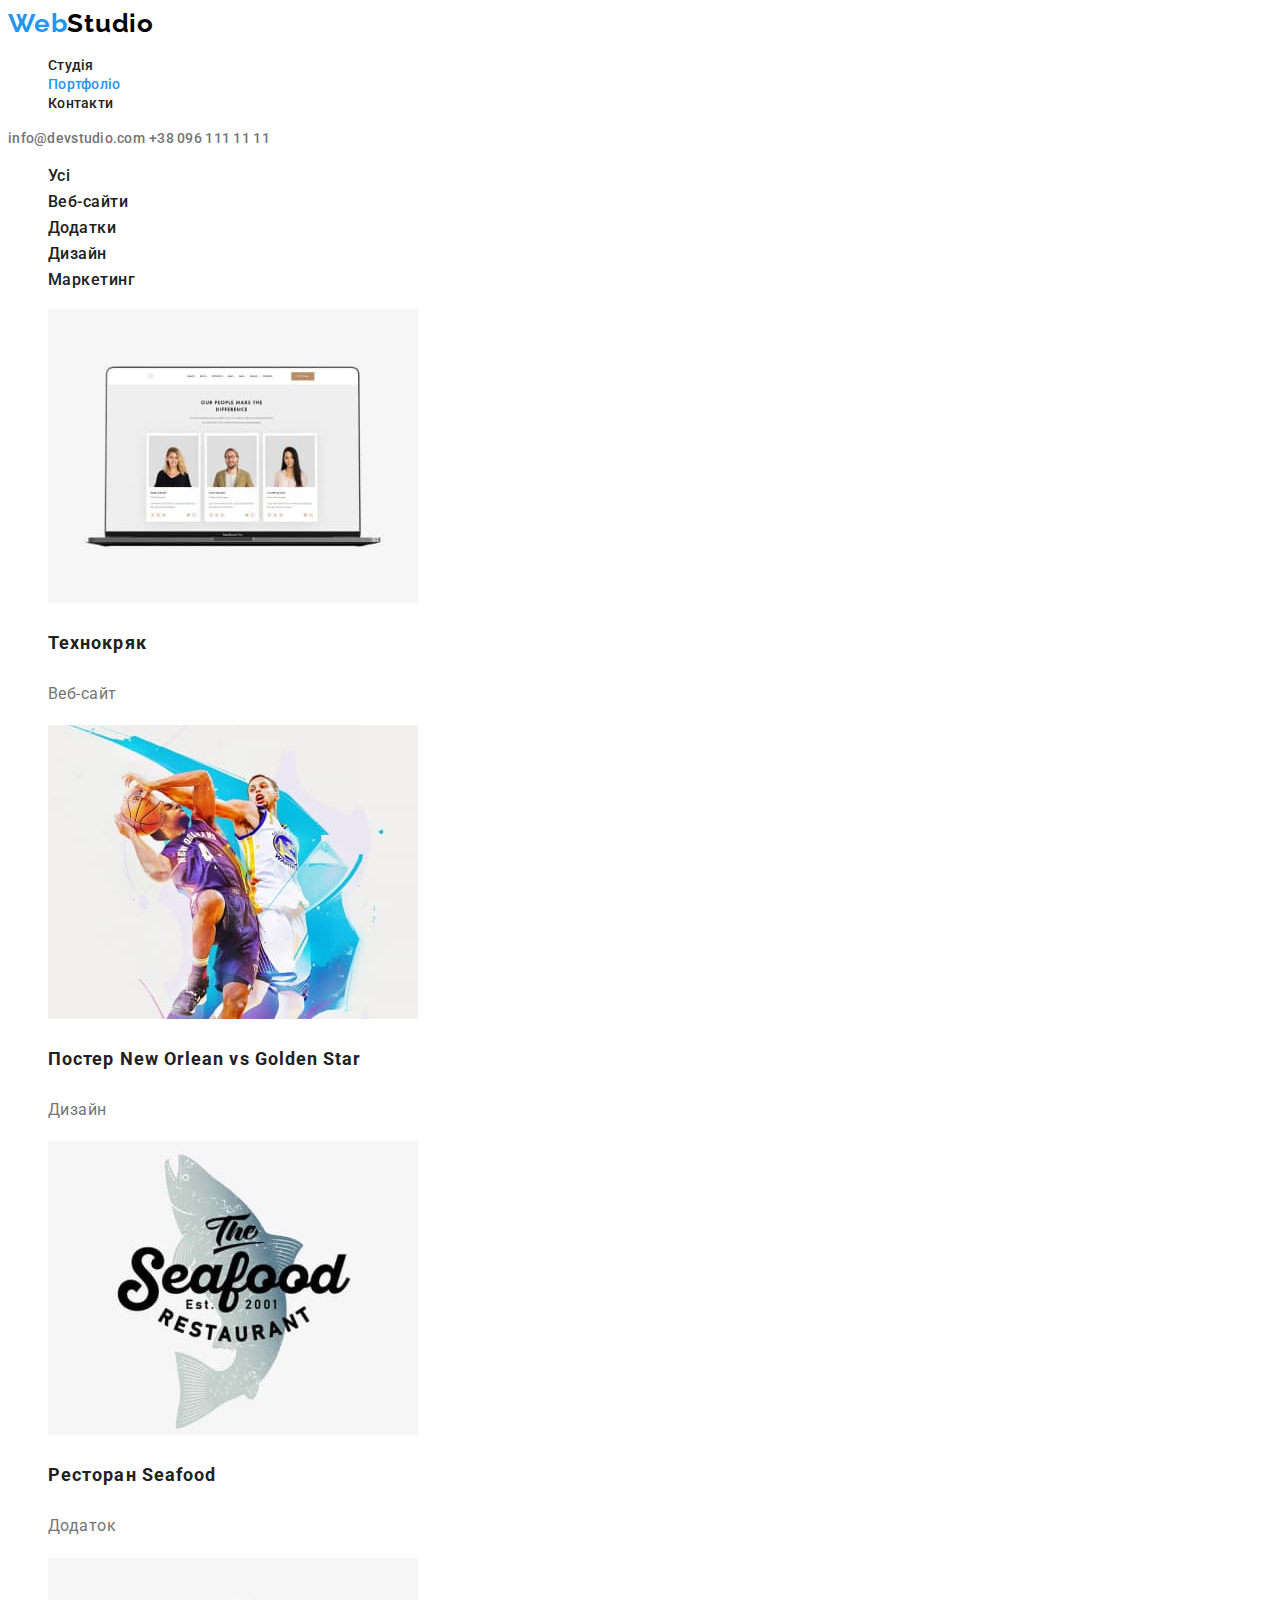
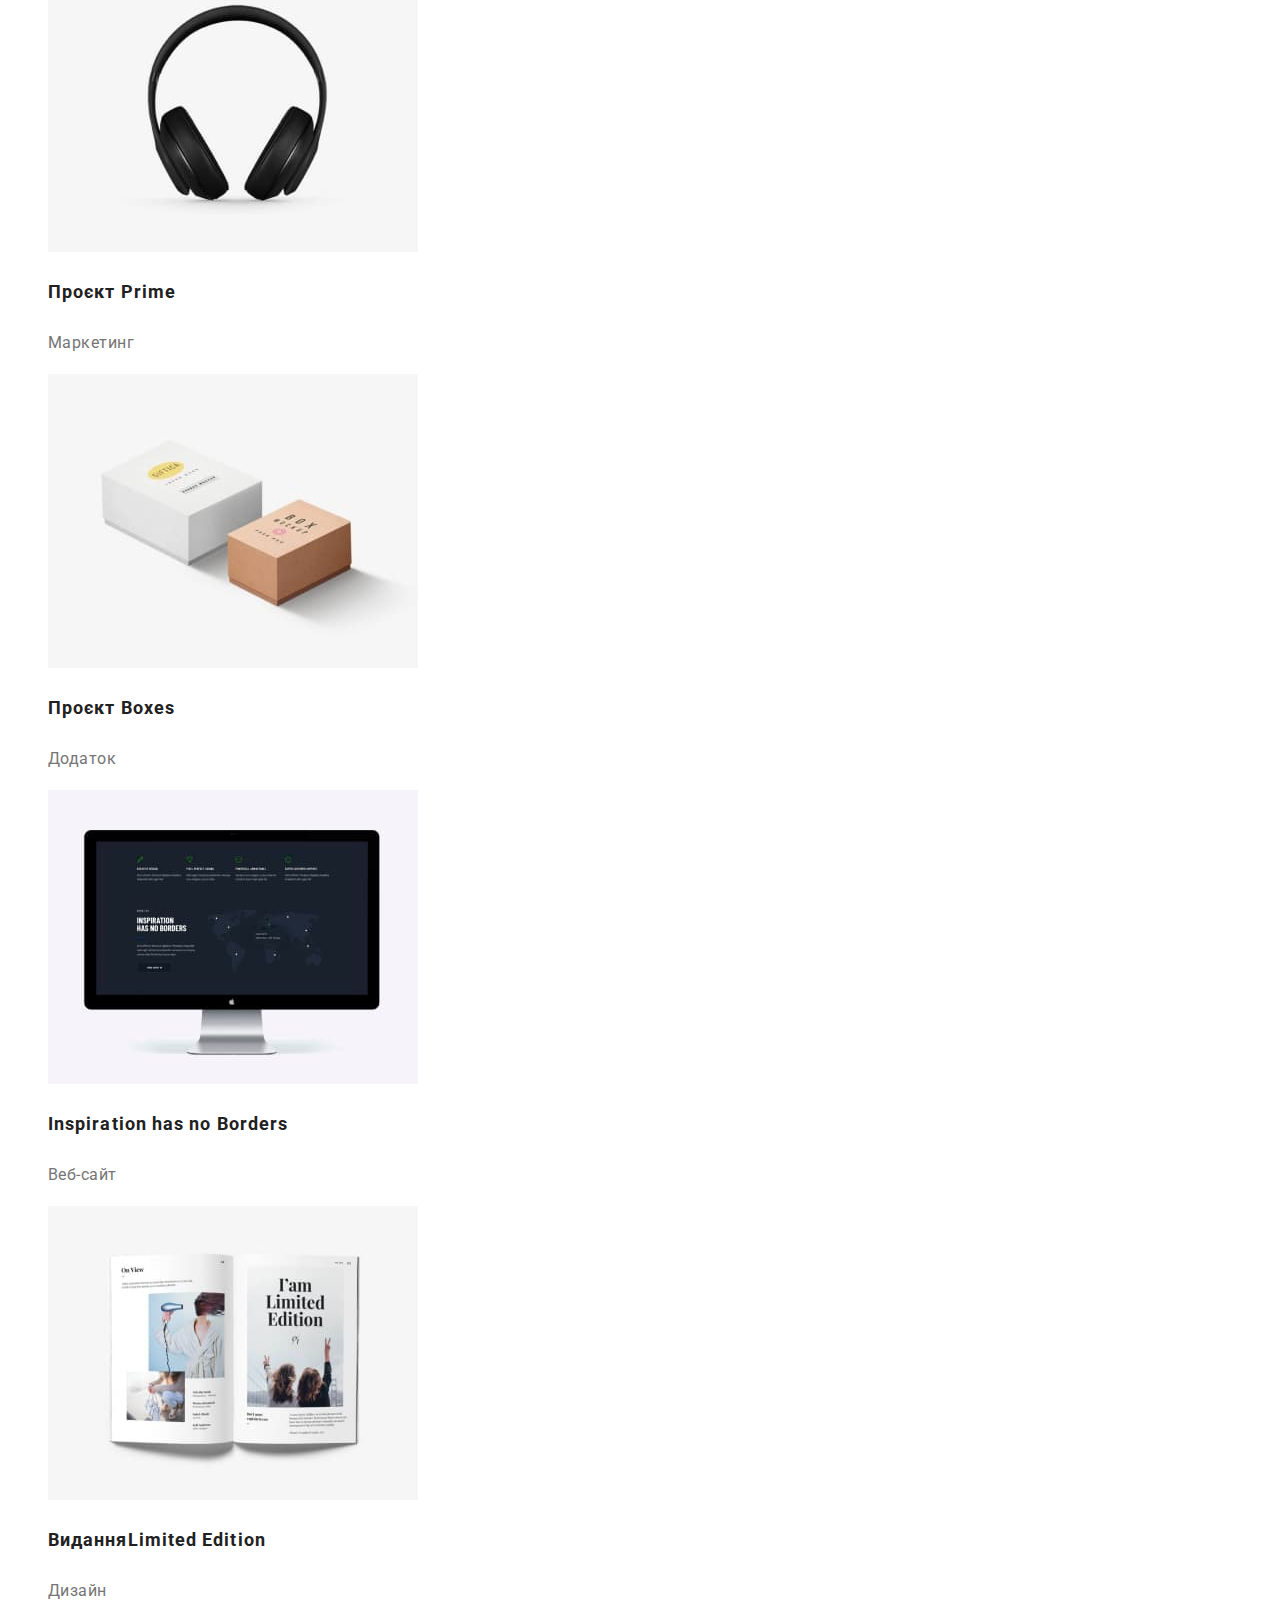
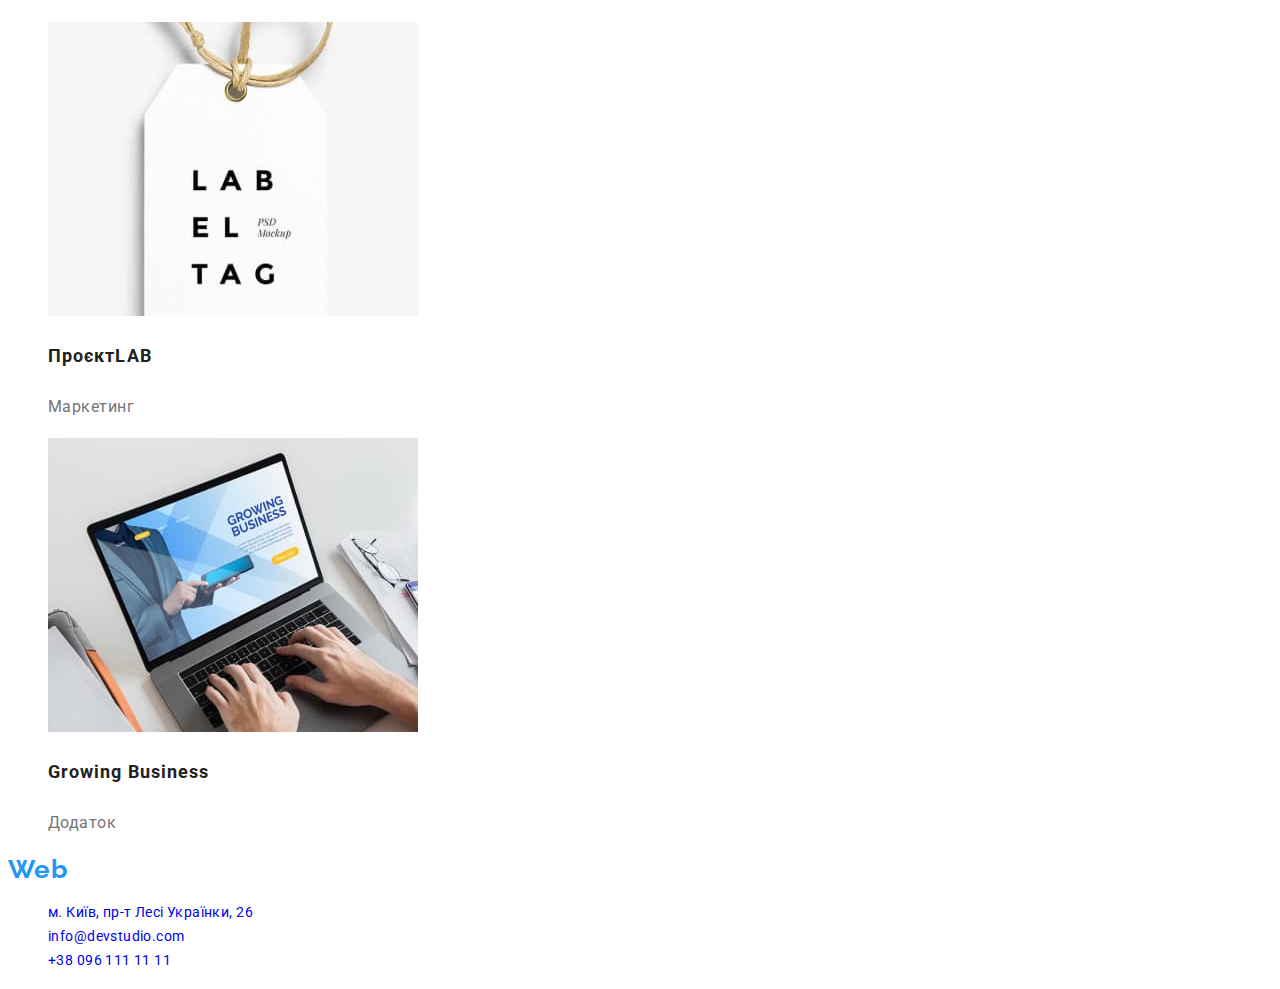
==== portfolio.html @ d2b8b642 "finish html" ====
<!DOCTYPE html>
<html lang="uk">
<head>
    <meta charset="UTF-8">
    <meta http-equiv="X-UA-Compatible" content="IE=edge">
    <meta name="viewport" content="width=device-width, initial-scale=1.0">
    <title>Portfolio</title>
    <link rel="preconnect" href="https://fonts.googleapis.com">
    <link rel="preconnect" href="https://fonts.gstatic.com" crossorigin>
    <link
        href="https://fonts.googleapis.com/css2?family=Montserrat:wght@400;700&family=Raleway:wght@700&family=Roboto:wght@400;500;700;900&display=swap"
        rel="stylesheet">
    <link rel="stylesheet" href="./css/styles.css">
    </head>
</head>

    <!-- Header -->
    
    <body>
        <header class="header">
            <a class="logo link" href="./index.html" lang="en">Web<span class="theme-white">Studio</span> </a>
            <nav class="navigation">
                <ul class="nav-list list">
                    <li class="nav-list-item"><a class="nav-list-link link" href="./index.html">Студія</a></li>
                    <li class="nav-list-item"><a class="nav-list-link active-page link" href="#portfolio">Портфоліо</a></li>
                    <li class="nav-list-item"><a class="nav-list-link link" href="#contacts">Контакти</a></li>
                </ul>
            </nav>
            <a class="contact-mail link" href="">info@devstudio.com</a>
            <a class="contact-number link" href="tel:+380961111111">+38 096 111 11 11</a>
        </header>

        <!-- Main -->
        <main>
        <section class="nav-btn">
            <ul>
        <li class="list"> <a class="link filter-btn" href="">Усі</a></li>
        <li class="list"> <a class="link filter-btn" href="">Веб-сайти</a></li>
        <li class="list"> <a class="link filter-btn" href="">Додатки</a></li>
        <li class="list"> <a class="link filter-btn" href="">Дизайн</a></li>
        <li class="list"> <a class="link filter-btn" href="">Маркетинг</a></li>
        </ul>

        <section class="portfolio">
        <ul>
            <li class="list"> <img src="./images/technokryak.jpg" alt="Технокряк" width="370" height="294"> 
                <p class="work-list">Технокряк</p>
                <p class="work-desc">Веб-сайт</p>
            </li>
            <li class="list"> <img src="./images/new_orlean.jpg" alt="Новий Орлеан проти Золотої Зірки" width="370" height="294">
                <p class="work-list">Постер <span lang="en">New Orlean vs Golden Star</span> </p>
                <p class="work-desc">Дизайн</p>
            </li>
            <li class="list"> <img src="./images/seafood.jpg" alt="Ресторан морепродуктів" width="370" height="294">
                <p class="work-list">Ресторан <span lang="en">Seafood</span></p>
                <p class="work-desc">Додаток</p>
            </li>
            <li class="list"> <img src="./images/project-prime.jpg" alt="Проект Прайм" width="370" height="294">
                <p class="work-list">Проєкт <span lang="en">Prime</span> </p>
                <p class="work-desc">Маркетинг</p>
            </li>
            <li class="list"> <img src="./images/project-boxes.jpg" alt="Проект Коробки" width="370" height="294">
                <p class="work-list">Проєкт <span lang="en">Boxes</span> </p>
                <p class="work-desc">Додаток</p>
            </li>
            <li class="list"> <img src="./images/inspiration.jpg" alt="Натхнення не має кордонів" width="370" height="294">
                <p class="work-list" lang="en">Inspiration has no Borders</p>
                <p class="work-desc">Веб-сайт</p>
            </li>
            <li class="list"> <img src="./images/limited-editions.jpg" alt="Обмежене видання" width="370" height="294">
                <p class="work-list">Видання<span lang="en">Limited Edition</span> </p>
                <p class="work-desc">Дизайн</p>
            </li>
            <li class="list"> <img src="./images/project-lab.jpg" alt="Проєкт ЛАБ" width="370" height="294">
                <p class="work-list">Проєкт<span lang="en">LAB</span> </p>
                <p class="work-desc">Маркетинг</p>
            </li>
            <li class="list"> <img src="./images/growing-business.jpg" alt="Зростаючий бізнес" width="370" height="294">
                <p class="work-list" lang="en">Growing Business</p>
                <p class="work-desc">Додаток</p>
            </li>
        </ul>
        </section>
        </main>

        <!-- Footer -->
        <footer id="contacts">
            <a class="logo link" href="./index.html" lang="en">Web<span class="theme-dark">Studio</span> </a>
            <address>
                <ul class="contacts-list list">
                    <li><a class="address link" href="https://goo.gl/maps/F2XNy4cZ5n9jZTvD7" target="_blank"
                            rel="noopener noreferrer">м. Київ, пр-т Лесі Українки, 26</a>
                    </li>
                    <li><a class="contacts-link link" href="mailto:info@devstudio.com">info@devstudio.com</a>
                    </li>
                    <li> <a class="contacts-link link" href="tel:+380961111111">+38 096 111 11 11</a> </li>
                </ul>
            </address>
        </footer>

</body>
</html>
---- css/styles.css ----
:root {
    --accent-color: #2196F3;
    --primary-font-family: 'Roboto',
        sans-serif;
    --secondary-font-family: 'Raleway',
            sans-serif;
            --primary-color:#212121;
            --secondary-color:#757575;
}
.list{
    list-style:none;
}
.link {
    text-decoration: none;
}
body{
    font-family: var(--primary-font-family);
    color: var(--primary-color);
}


/* Start header */
a.active-page{
   color: #2196F3;
}

.nav-list-link
 {
        font-weight: 500;
        font-size: 14px;
        line-height: 1.14;
        letter-spacing: 0.02em;
        color:var(--primary-color);
}
.nav-list-link:hover,
.nav-list-link:focus
 {
     color: var(--accent-color);
}
.contact-mail,
.contact-number{
        font-weight: 500;
        font-size: 14px;
        line-height: 1.14;
        letter-spacing: 0.02em;
        color: var(--secondary-color);
}
.contact-mail:hover,
.contact-mail:focus,
.contact-number:hover,
.contact-number:focus
 {
    color: var(--accent-color);
}
/* End header */

/* Start components */
.logo {
    font-family: 'Raleway',
        sans-serif;
    font-weight: 700;
    font-size: 26px;
    line-height: 1.19;
    letter-spacing: 0.03em;
    color: #2196F3;
}

.theme-white {
    color: #000000;
}
.theme-dark{
    color: #FFFFFF;
}
.section-title {
        font-weight: 700;
        font-size: 36px;
        line-height: 1.17;
        text-align: center;
        letter-spacing: 0.03em;
}
/* End components */

/* Start hero */
/* .hero {
    /* position: absolute;
        width: 1600px;
        height: 600px;
        left: 0px;
        top: 80px;
        /* background: #2F303A;}  */
    
.main-title {
        font-weight: 900;
        font-size: 44px;
        line-height: 1.36;
        text-align: center;
        letter-spacing: 0.06em;
        text-transform: uppercase;
        /* color: #FFFFFF; */
}
.modal-btn
 {
    font-family: var(--primary-font-family); 
    font-weight: 700;
        font-size: 16px;
        line-height: 1.88;
        display: flex;
        align-items: center;
        text-align: center;
        letter-spacing: 0.06em;
        color: #FFFFFF;
        background: #2196F3;
}
.modal-btn:hover,
.modal-btn:focus
{
    background: var(--accent-color);
}
.modal-btn:active{
background-color: #188CE8;
}
/* End hero */

/* Start section */
.section-item {
        font-weight: 700;
        font-size: 14px;
        line-height: 1.14;
        letter-spacing: 0.03em;
        text-transform: uppercase;
}
.description {
        font-weight: 400;
        font-size: 14px;
        line-height: 24px;
        letter-spacing: 0.03em;
        color: var(--secondary-color);
        }
/* End section*/

/* Start section team */
.team-desc {
        font-weight: 500;
        font-size: 16px;
        line-height: 1.19;
        /* text-align: center; */
        letter-spacing: 0.03em;
}
.prof-desc {
        font-weight: 400;
        font-size: 16px;
        line-height: 1.19;
        /* text-align: center; */
        letter-spacing: 0.03em; 
        color: var(--secondary-color);
        }

/* End section team */

/* Start footer */
.contacts-list .address {
    font-style: normal;
    font-weight: 400;
    font-size: 14px;
    line-height: 1.71;
    letter-spacing: 0.03em;
    /* color: #FFFFFF; */
}
.contacts-list .address:hover,
.contacts-list .address:focus{
    color: var(--accent-color);
}
.contacts-link {
        font-style: normal;
        font-weight: 400;
        font-size: 14px;
        line-height: 1.71;
        letter-spacing: 0.03em;
        /* color: rgba(255, 255, 255, 0.6); */
}

/* PORTFOLIO */

.work-list {
        font-weight: 700;
        font-size: 18px;
        line-height: 2;
        letter-spacing: 0.06em;
}
.work-desc {
        font-weight: 400;
        font-size: 16px;
        line-height: 1.88;
        letter-spacing: 0.03em;
        color:var(--secondary-color);
        }
.filter-btn {
        font-style: normal;
        font-weight: 500;
        font-size: 16px;
        line-height: 1.63;
        text-align: center;
        letter-spacing: 0.03em;
        color: var(--primary-color);
}

.filter-btn:hover,
.filter-btn:focus {
    color: #FFFFFF;
    background-color:var(--accent-color);
}
/* .filter-btn:active{
    background: #2196F3;
        box-shadow: 0px 3px 1px rgba(0, 0, 0, 0.1), 0px 1px 2px rgba(0, 0, 0, 0.08), 0px 2px 2px rgba(0, 0, 0, 0.12);
        border-radius: 4px; */
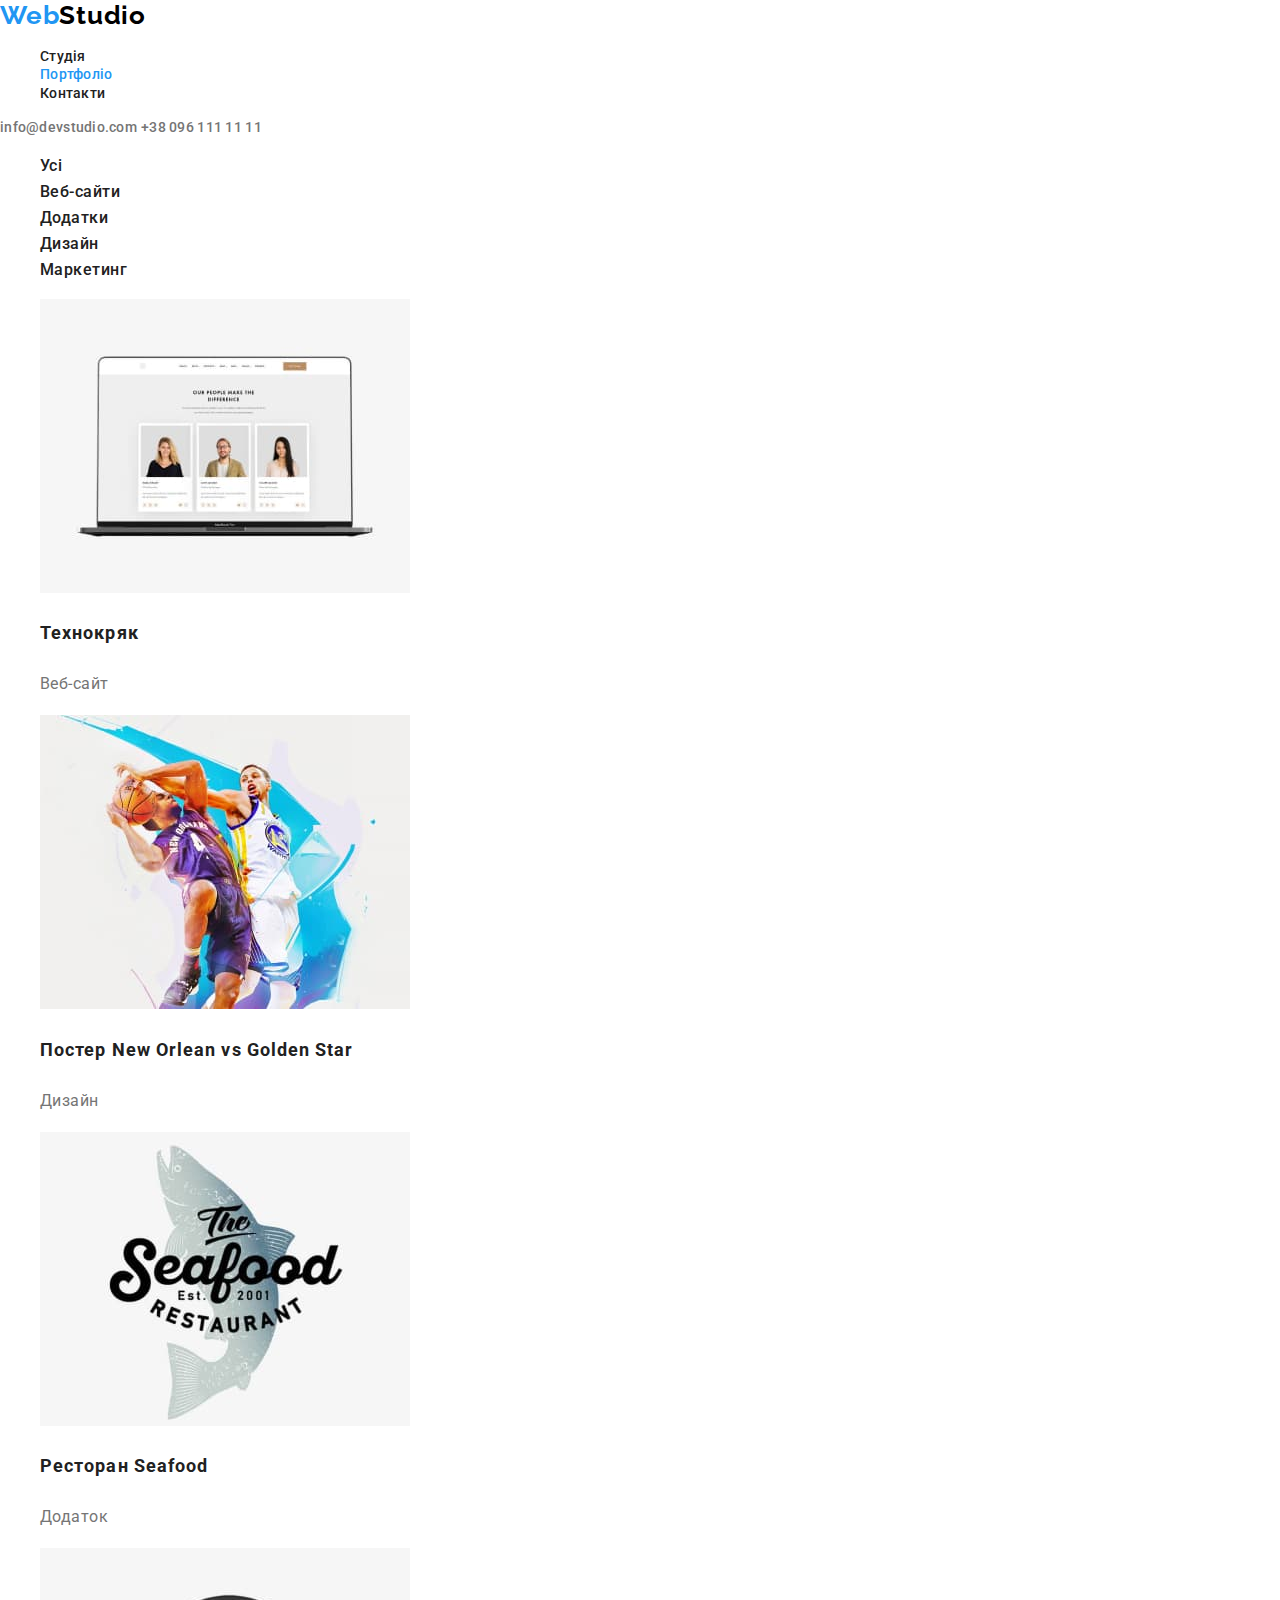
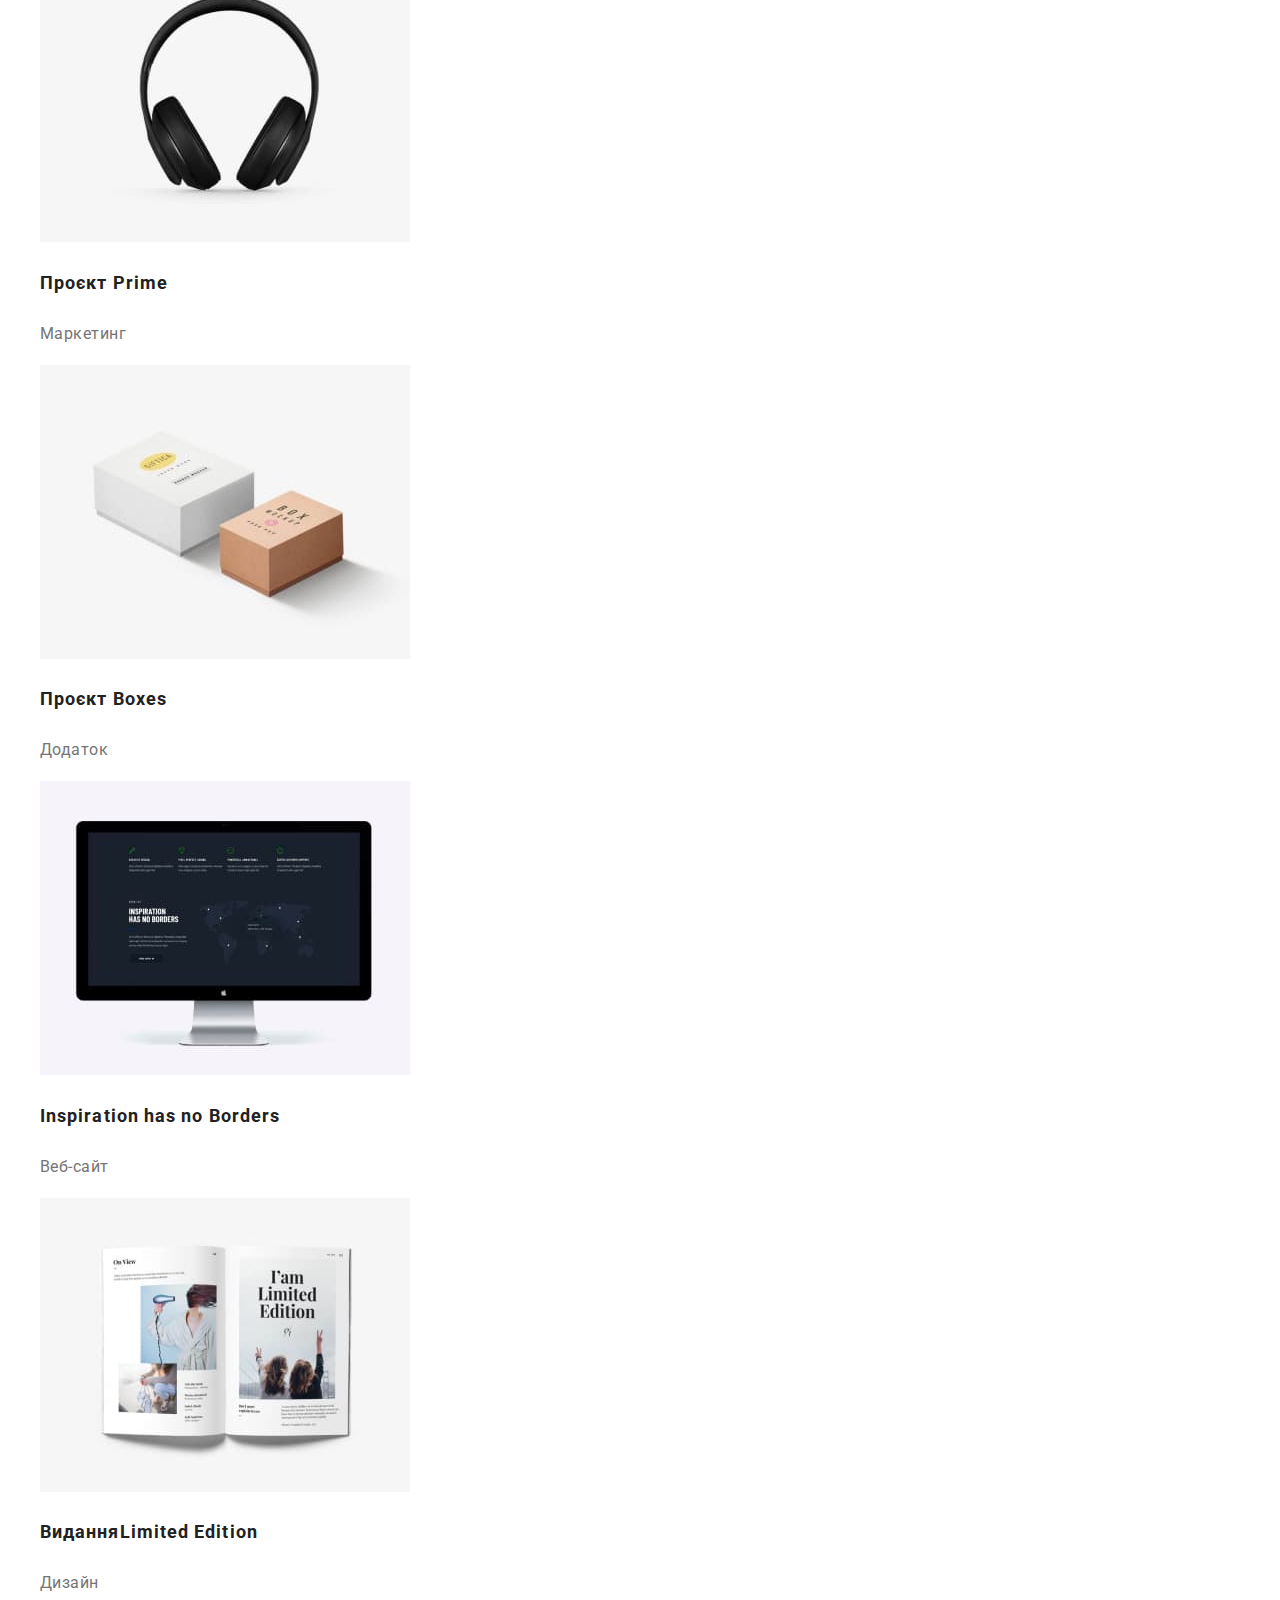
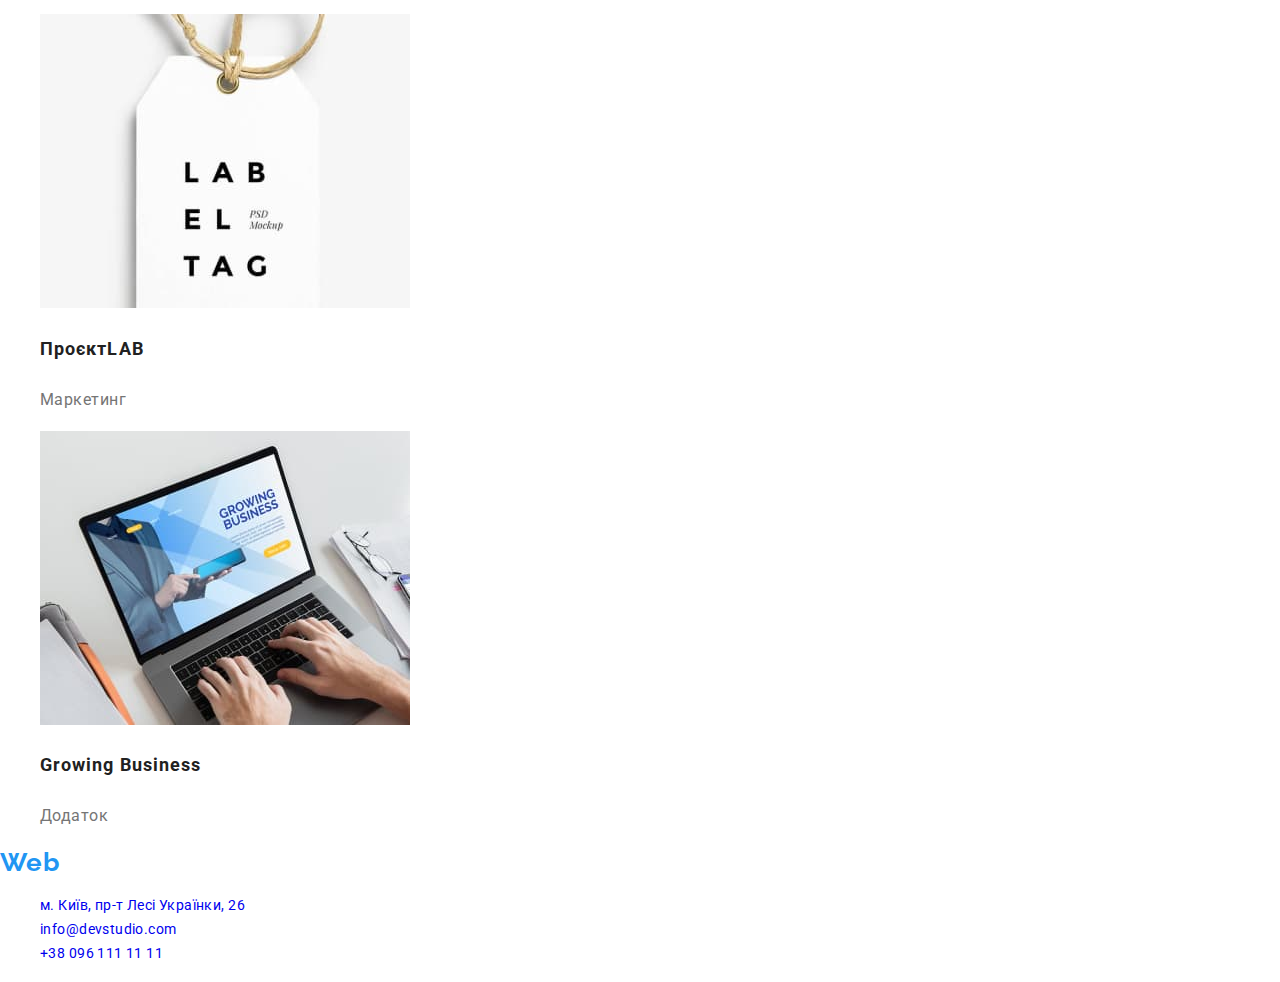
==== commit 17b09884: "finish html" ====
--- a/portfolio.html
+++ b/portfolio.html
@@ -10,9 +10,9 @@
     <link
         href="https://fonts.googleapis.com/css2?family=Montserrat:wght@400;700&family=Raleway:wght@700&family=Roboto:wght@400;500;700;900&display=swap"
         rel="stylesheet">
+        <link rel="stylesheet" href="https://cdnjs.cloudflare.com/ajax/libs/modern-normalize/1.1.0/modern-normalize.min.css">
     <link rel="stylesheet" href="./css/styles.css">
     </head>
-</head>
 
     <!-- Header -->
     
@@ -33,6 +33,7 @@
         <!-- Main -->
         <main>
         <section class="nav-btn">
+            <h2 hidden>Фільтри</h2>
             <ul>
         <li class="list"> <a class="link filter-btn" href="">Усі</a></li>
         <li class="list"> <a class="link filter-btn" href="">Веб-сайти</a></li>
@@ -40,8 +41,10 @@
         <li class="list"> <a class="link filter-btn" href="">Дизайн</a></li>
         <li class="list"> <a class="link filter-btn" href="">Маркетинг</a></li>
         </ul>
+        </section>
 
         <section class="portfolio">
+            <h2 hidden>Портфоліо</h2>
         <ul>
             <li class="list"> <img src="./images/technokryak.jpg" alt="Технокряк" width="370" height="294"> 
                 <p class="work-list">Технокряк</p>
--- a/css/styles.css
+++ b/css/styles.css
@@ -30,7 +30,8 @@
         font-size: 14px;
         line-height: 1.14;
         letter-spacing: 0.02em;
-        color:var(--primary-color);
+        /* color:var(--primary-color); */
+        color: currentColor;
 }
 .nav-list-link:hover,
 .nav-list-link:focus
@@ -130,7 +131,6 @@
         text-transform: uppercase;
 }
 .description {
-        font-weight: 400;
         font-size: 14px;
         line-height: 24px;
         letter-spacing: 0.03em;
@@ -147,7 +147,6 @@
         letter-spacing: 0.03em;
 }
 .prof-desc {
-        font-weight: 400;
         font-size: 16px;
         line-height: 1.19;
         /* text-align: center; */
@@ -188,29 +187,41 @@
         letter-spacing: 0.06em;
 }
 .work-desc {
-        font-weight: 400;
         font-size: 16px;
         line-height: 1.88;
         letter-spacing: 0.03em;
         color:var(--secondary-color);
         }
 .filter-btn {
+    /* display: inline-block;
+    padding: 16px 18px; */
         font-style: normal;
         font-weight: 500;
         font-size: 16px;
         line-height: 1.63;
         text-align: center;
         letter-spacing: 0.03em;
-        color: var(--primary-color);
+        /* color: var(--primary-color); */
+        color: currentColor;
 }
 
 .filter-btn:hover,
 .filter-btn:focus {
     color: #FFFFFF;
     background-color:var(--accent-color);
-}
+
+}
+/* td {
+    cursor: pointer
+} */
+
 /* .filter-btn:active{
     background: #2196F3;
         box-shadow: 0px 3px 1px rgba(0, 0, 0, 0.1), 0px 1px 2px rgba(0, 0, 0, 0.08), 0px 2px 2px rgba(0, 0, 0, 0.12);
         border-radius: 4px; */
-
+html{
+    box-sizing: border-box;
+}
+*, *::before,*::after{
+    box-sizing: inherit;
+}
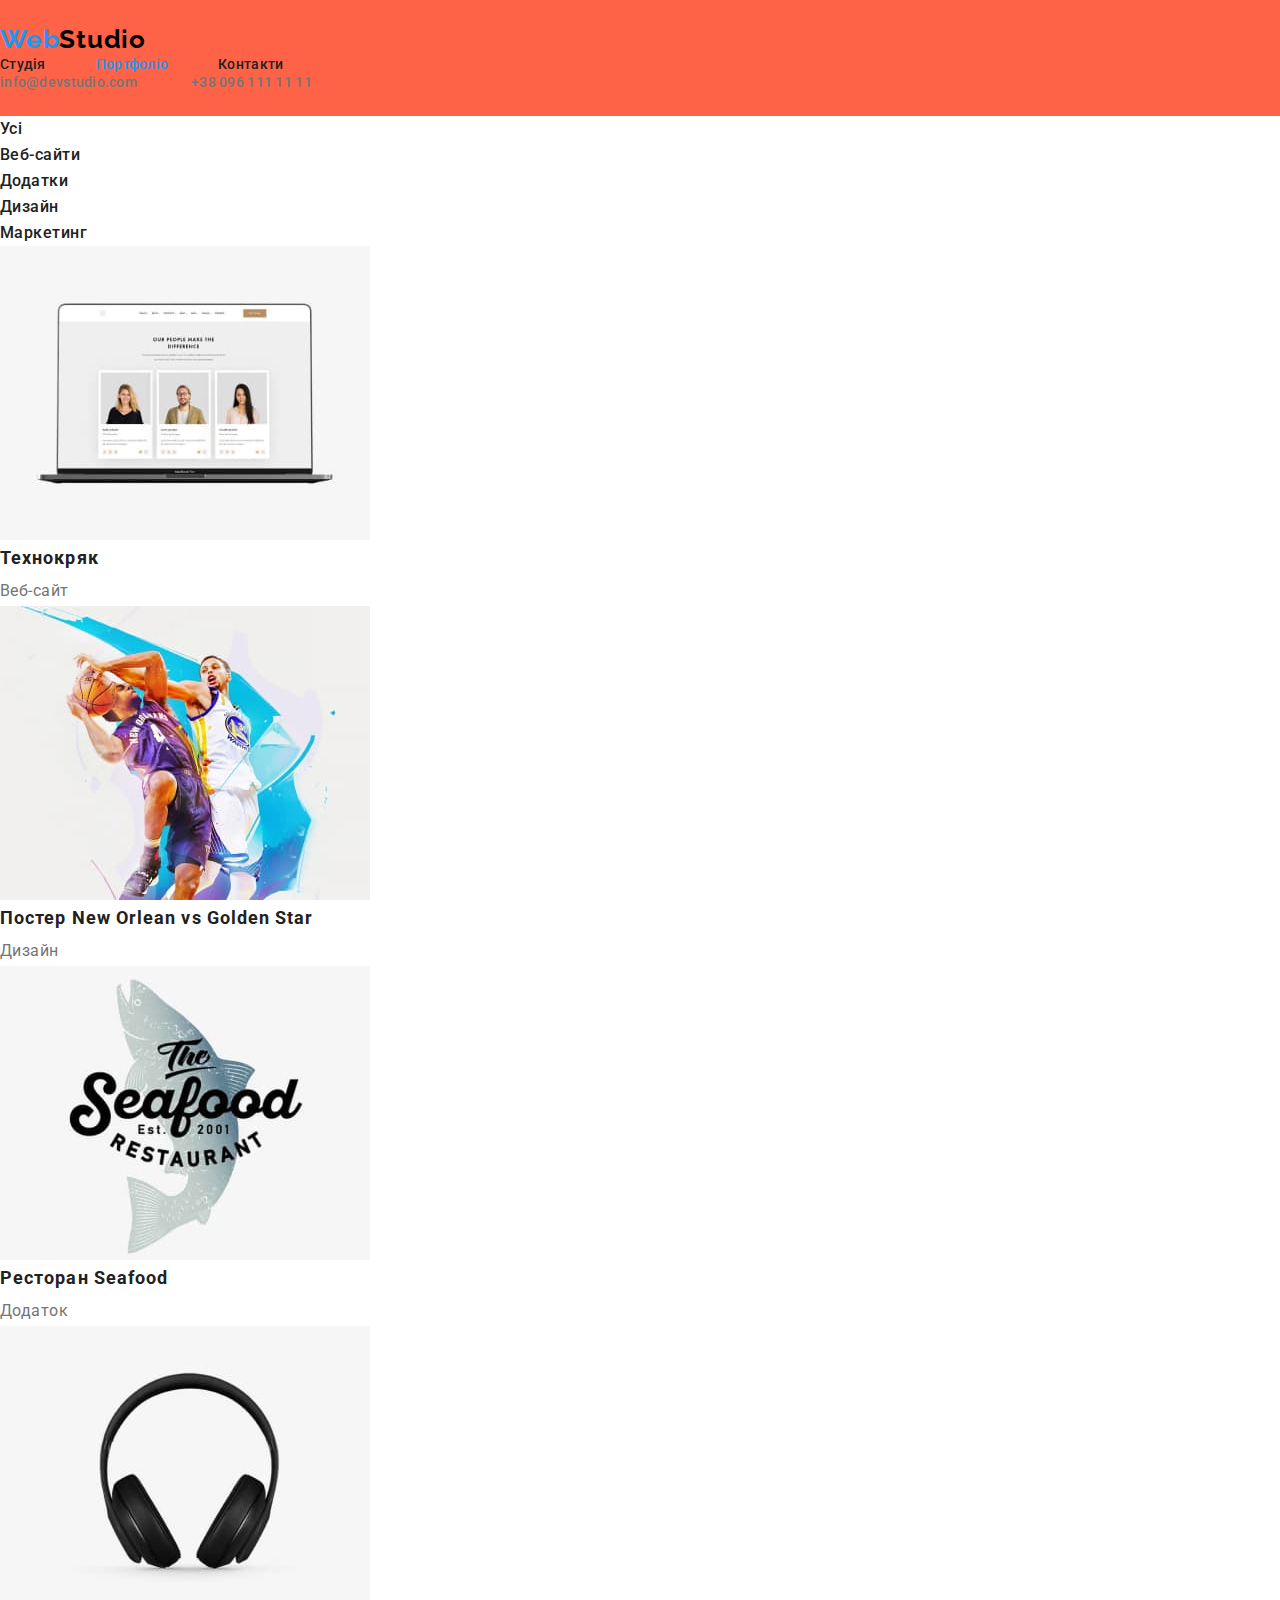
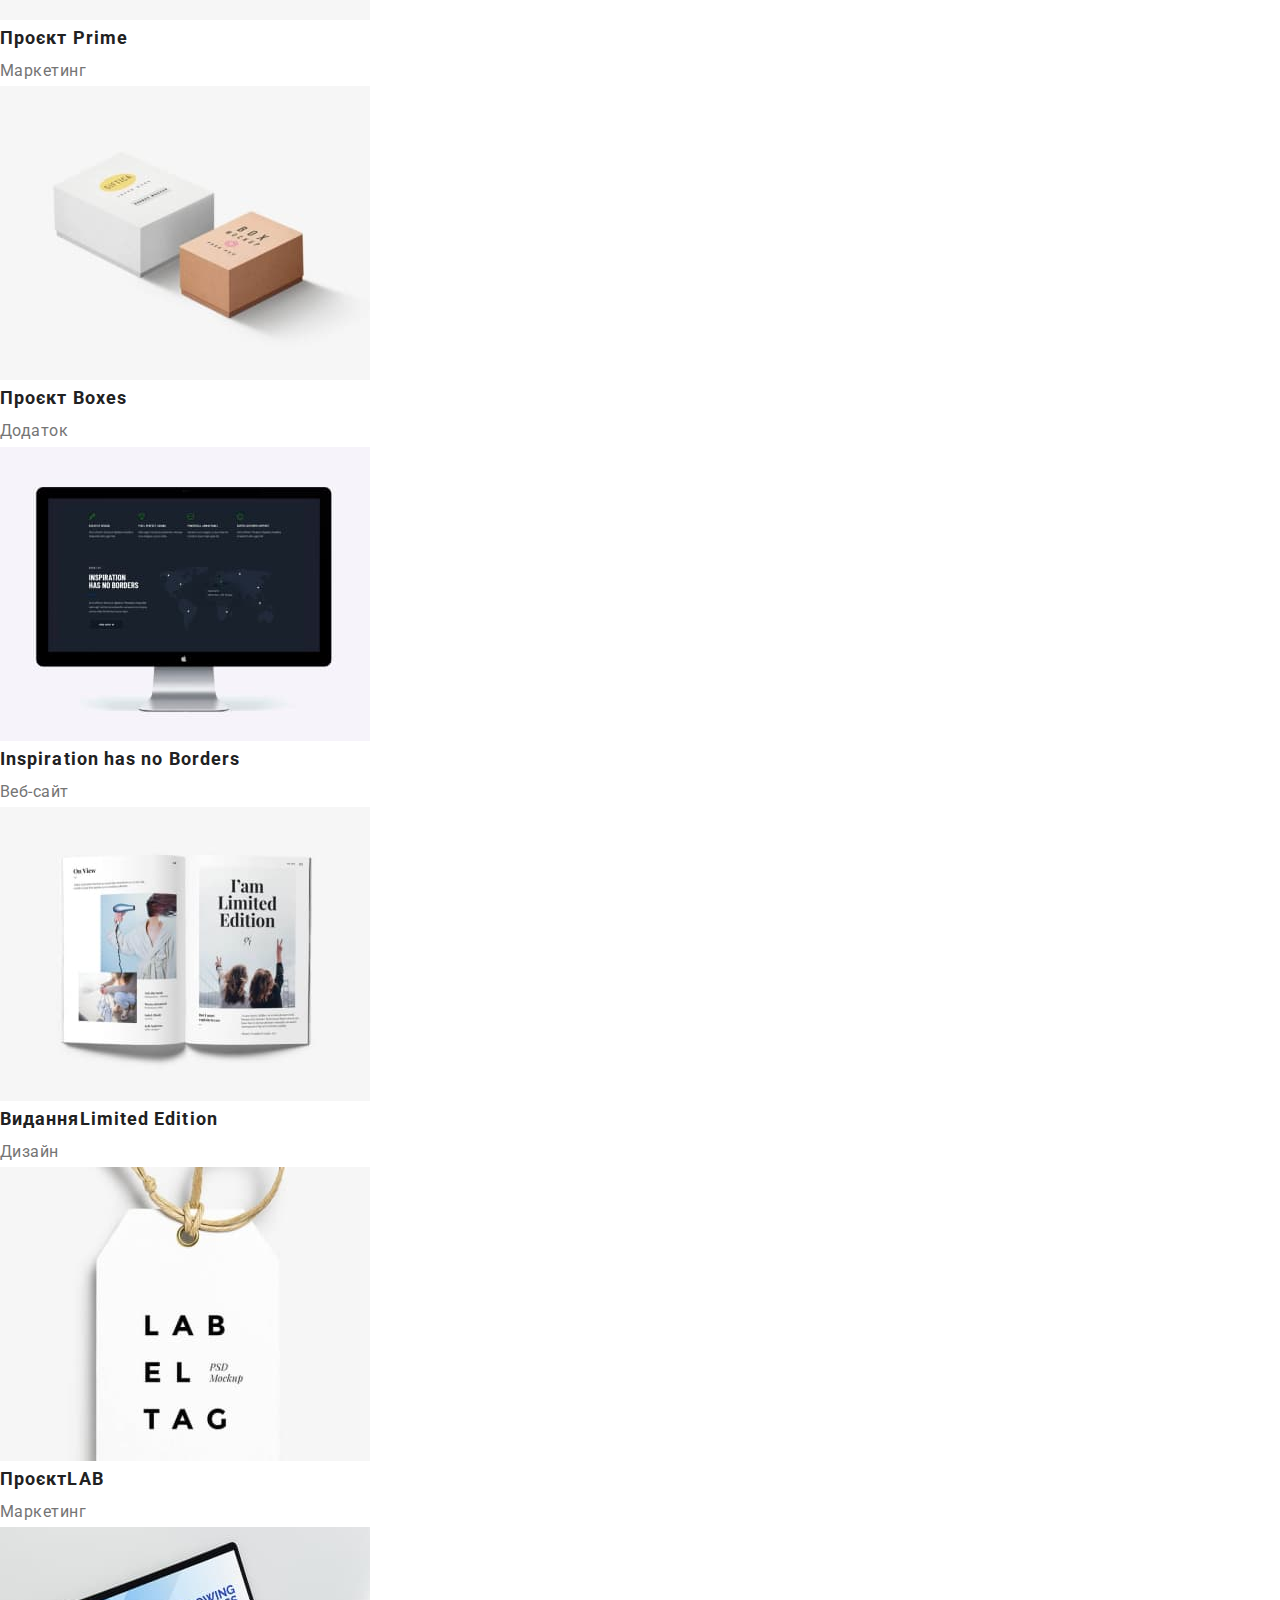
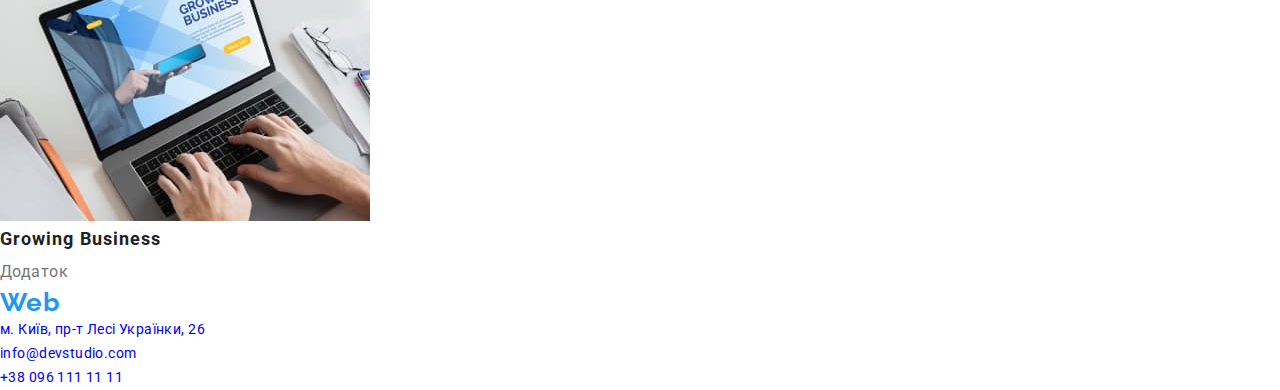
==== commit c5907d5f: "300423html" ====
--- a/portfolio.html
+++ b/portfolio.html
@@ -45,42 +45,61 @@
 
         <section class="portfolio">
             <h2 hidden>Портфоліо</h2>
-        <ul>
-            <li class="list"> <img src="./images/technokryak.jpg" alt="Технокряк" width="370" height="294"> 
+        <ul class="wraper">
+            <div class=""></div>
+            <li class="list"><a href=""><img src="./images/technokryak.jpg" alt="Технокряк" width="370" height="294"></a>
+              <div>
                 <p class="work-list">Технокряк</p>
                 <p class="work-desc">Веб-сайт</p>
+            </div>
             </li>
-            <li class="list"> <img src="./images/new_orlean.jpg" alt="Новий Орлеан проти Золотої Зірки" width="370" height="294">
+            <li class="list"> <a href=""><img src="./images/new_orlean.jpg" alt="Новий Орлеан проти Золотої Зірки" width="370" height="294"></a>
+            <div>
                 <p class="work-list">Постер <span lang="en">New Orlean vs Golden Star</span> </p>
                 <p class="work-desc">Дизайн</p>
+                </div>
             </li>
-            <li class="list"> <img src="./images/seafood.jpg" alt="Ресторан морепродуктів" width="370" height="294">
+            <li class="list"> <a href=""><img src="./images/seafood.jpg" alt="Ресторан морепродуктів" width="370" height="294"></a> 
+                <div>
                 <p class="work-list">Ресторан <span lang="en">Seafood</span></p>
                 <p class="work-desc">Додаток</p>
+                </div>
             </li>
-            <li class="list"> <img src="./images/project-prime.jpg" alt="Проект Прайм" width="370" height="294">
+            <li class="list"><a href=""><img src="./images/project-prime.jpg" alt="Проект Прайм" width="370" height="294"></a> 
+               <div>
                 <p class="work-list">Проєкт <span lang="en">Prime</span> </p>
                 <p class="work-desc">Маркетинг</p>
+                </div>
             </li>
-            <li class="list"> <img src="./images/project-boxes.jpg" alt="Проект Коробки" width="370" height="294">
+            <li class="list"> <a href=""><img src="./images/project-boxes.jpg" alt="Проект Коробки" width="370" height="294"></a> 
+                <div>
                 <p class="work-list">Проєкт <span lang="en">Boxes</span> </p>
                 <p class="work-desc">Додаток</p>
+                </div>
             </li>
-            <li class="list"> <img src="./images/inspiration.jpg" alt="Натхнення не має кордонів" width="370" height="294">
+            <li class="list"> <a href=""><img src="./images/inspiration.jpg" alt="Натхнення не має кордонів" width="370" height="294"></a> 
+                <div>
                 <p class="work-list" lang="en">Inspiration has no Borders</p>
                 <p class="work-desc">Веб-сайт</p>
+                </div>
             </li>
-            <li class="list"> <img src="./images/limited-editions.jpg" alt="Обмежене видання" width="370" height="294">
+            <li class="list"> <a href=""><img src="./images/limited-editions.jpg" alt="Обмежене видання" width="370" height="294"></a> 
+                <div>
                 <p class="work-list">Видання<span lang="en">Limited Edition</span> </p>
                 <p class="work-desc">Дизайн</p>
+                </div>
             </li>
-            <li class="list"> <img src="./images/project-lab.jpg" alt="Проєкт ЛАБ" width="370" height="294">
+            <li class="list"><a href=""><img src="./images/project-lab.jpg" alt="Проєкт ЛАБ" width="370" height="294"></a>
+                <div>
                 <p class="work-list">Проєкт<span lang="en">LAB</span> </p>
                 <p class="work-desc">Маркетинг</p>
+                </div>
             </li>
-            <li class="list"> <img src="./images/growing-business.jpg" alt="Зростаючий бізнес" width="370" height="294">
+            <li class="list"><a href=""><img src="./images/growing-business.jpg" alt="Зростаючий бізнес" width="370" height="294"></a> 
+                <div>
                 <p class="work-list" lang="en">Growing Business</p>
                 <p class="work-desc">Додаток</p>
+                </div>
             </li>
         </ul>
         </section>
--- a/css/styles.css
+++ b/css/styles.css
@@ -7,6 +7,22 @@
             --primary-color:#212121;
             --secondary-color:#757575;
 }
+
+h1, h2, h3, p {
+    margin-top: 0px;
+    margin-bottom: 0px;
+}
+
+ul,li {
+    margin-top: 0px;
+    margin-bottom: 0px;
+    padding-left: 0px;
+}
+
+img {
+    display: block;
+}
+
 .list{
     list-style:none;
 }
@@ -20,12 +36,34 @@
 
 
 /* Start header */
+.header{
+    padding-top: 24px;
+    padding-bottom: 24px;
+    background-color: tomato;
+}
+
+.header-container{
+    display: flex;
+    align-items: center;
+    justify-content: space-between;
+}
+
 a.active-page{
    color: #2196F3;
 }
 
+.nav-list {
+    display: flex;
+    align-items: center;
+}
+
+.nav-list-item:not(:last-child) {
+    margin-right: 50px;
+}
+
 .nav-list-link
  {
+    /* display: block; */
         font-weight: 500;
         font-size: 14px;
         line-height: 1.14;
@@ -38,14 +76,25 @@
  {
      color: var(--accent-color);
 }
+
+.header-contact{
+    display: flex;
+}
 .contact-mail,
-.contact-number{
+.contact-number
+{
         font-weight: 500;
         font-size: 14px;
         line-height: 1.14;
         letter-spacing: 0.02em;
         color: var(--secondary-color);
 }
+.contact-mail,
+.contact-number:not(:last-child) 
+{
+margin-right: 50px;
+}
+
 .contact-mail:hover,
 .contact-mail:focus,
 .contact-number:hover,
@@ -55,7 +104,28 @@
 }
 /* End header */
 
+
 /* Start components */
+.container {
+    width: 1170px;
+    padding-right: 15px;
+    padding-left: 15px;
+    margin-left: auto;
+    margin-right: auto;
+}
+
+.section
+{  
+    padding-top: 94px;
+    padding-bottom: 94px;
+}
+.pluses
+{background-color: #188CE8;}
+
+.team{
+    background-color:teal;
+}
+
 .logo {
     font-family: 'Raleway',
         sans-serif;
@@ -64,11 +134,13 @@
     line-height: 1.19;
     letter-spacing: 0.03em;
     color: #2196F3;
+    margin-right: 94px;
 }
 
 .theme-white {
     color: #000000;
 }
+
 .theme-dark{
     color: #FFFFFF;
 }
@@ -78,67 +150,89 @@
         line-height: 1.17;
         text-align: center;
         letter-spacing: 0.03em;
+        margin-bottom: 50px;
 }
 /* End components */
 
 /* Start hero */
-/* .hero {
-    /* position: absolute;
-        width: 1600px;
-        height: 600px;
-        left: 0px;
-        top: 80px;
-        /* background: #2F303A;}  */
-    
+
+
+.hero {
+        background-color: #2F303A;
+        padding-top: 200px;
+        padding-right: 452px;
+        padding-bottom: 280px;
+        padding-left: 452px;
+        text-align: center;
+        }
+
 .main-title {
         font-weight: 900;
         font-size: 44px;
         line-height: 1.36;
-        text-align: center;
         letter-spacing: 0.06em;
         text-transform: uppercase;
-        /* color: #FFFFFF; */
-}
+        color: #FFFFFF;
+        margin-bottom: 30px;
+}
+
 .modal-btn
  {
+    padding: 10px 24px 10px 24px;
     font-family: var(--primary-font-family); 
     font-weight: 700;
         font-size: 16px;
         line-height: 1.88;
-        display: flex;
         align-items: center;
-        text-align: center;
         letter-spacing: 0.06em;
         color: #FFFFFF;
         background: #2196F3;
-}
+        min-width: 200px; 
+        border-radius: 4px;
+}
+
 .modal-btn:hover,
 .modal-btn:focus
 {
     background: var(--accent-color);
 }
+
 .modal-btn:active{
 background-color: #188CE8;
 }
 /* End hero */
 
 /* Start section */
+.section-list {
+    display: flex;
+    justify-content: space-between;
+}
+
 .section-item {
         font-weight: 700;
         font-size: 14px;
         line-height: 1.14;
         letter-spacing: 0.03em;
         text-transform: uppercase;
+        flex-basis:calc(100%-30px*4)/4;
 }
 .description {
+        flex-basis: calc(100%-30px*4)/4;
         font-size: 14px;
         line-height: 24px;
         letter-spacing: 0.03em;
         color: var(--secondary-color);
+        margin-bottom: 118px;
         }
+
 /* End section*/
 
 /* Start section team */
+
+.team-card: :not(:first-child){
+margin-left: 30px;
+}
+
 .team-desc {
         font-weight: 500;
         font-size: 16px;
@@ -180,6 +274,11 @@
 
 /* PORTFOLIO */
 
+.wraper {
+    display: flexbox;
+    flex-direction: row;
+}
+
 .work-list {
         font-weight: 700;
         font-size: 18px;
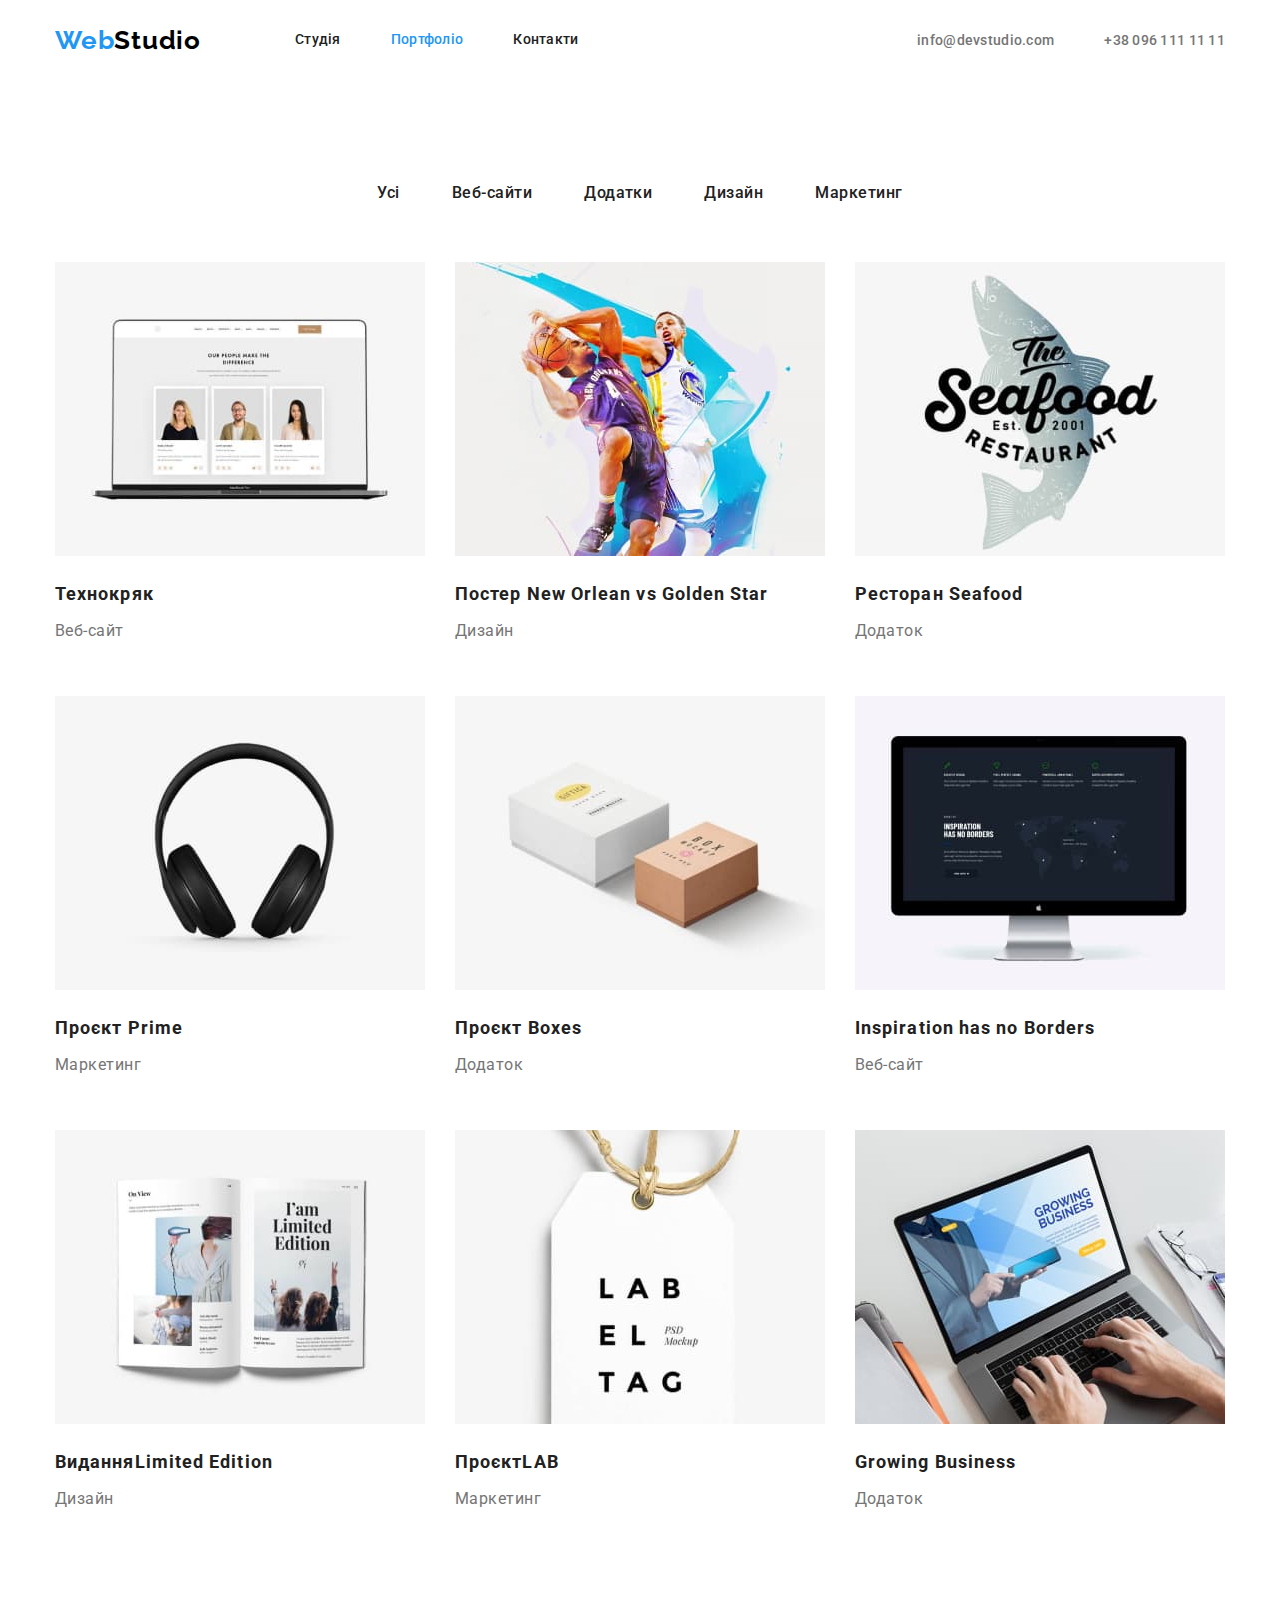
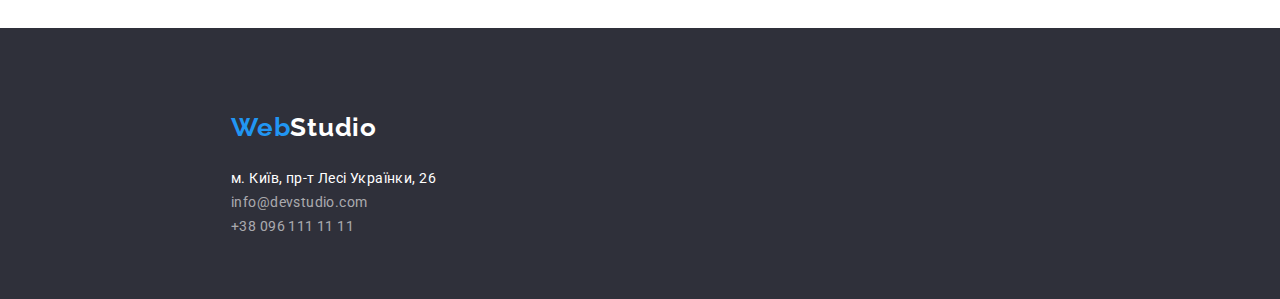
==== commit d74e1ae7: "final_html_1405" ====
--- a/portfolio.html
+++ b/portfolio.html
@@ -16,109 +16,105 @@
 
     <!-- Header -->
     
-    <body>
-        <header class="header">
-            <a class="logo link" href="./index.html" lang="en">Web<span class="theme-white">Studio</span> </a>
-            <nav class="navigation">
-                <ul class="nav-list list">
-                    <li class="nav-list-item"><a class="nav-list-link link" href="./index.html">Студія</a></li>
-                    <li class="nav-list-item"><a class="nav-list-link active-page link" href="#portfolio">Портфоліо</a></li>
-                    <li class="nav-list-item"><a class="nav-list-link link" href="#contacts">Контакти</a></li>
-                </ul>
-            </nav>
-            <a class="contact-mail link" href="">info@devstudio.com</a>
-            <a class="contact-number link" href="tel:+380961111111">+38 096 111 11 11</a>
-        </header>
+        <body>
+            <header class="header">
+                <div class="container header-container">
+                    <nav class="navigation">
+                        <ul class="nav-list list">
+                            <li class="logo-item"><a class="logo link" href="./index.html" lang="en">Web<span
+                                        class="theme-white">Studio</span> </a></li>
+                            <li class="nav-list-item"><a class="nav-list-link link" href="./index.html">Студія</a>
+                            </li>
+                            <li class="nav-list-item"><a class="nav-list-link active-page link" href="./portfolio.html">Портфоліо</a></li>
+                            <li class="nav-list-item"><a class="nav-list-link link" href="#contacts">Контакти</a></li>
+                        </ul>
+                    </nav>
+                    <ul class="list header-contact">
+                        <li><a class="contact-mail link" href="">info@devstudio.com</a></li>
+                        <li><a class="contact-number link" href="tel:+380961111111">+38 096 111 11 11</a></li>
+                    </ul>
+                </div>
+            </header>
 
         <!-- Main -->
         <main>
-        <section class="nav-btn">
-            <h2 hidden>Фільтри</h2>
-            <ul>
-        <li class="list"> <a class="link filter-btn" href="">Усі</a></li>
-        <li class="list"> <a class="link filter-btn" href="">Веб-сайти</a></li>
-        <li class="list"> <a class="link filter-btn" href="">Додатки</a></li>
-        <li class="list"> <a class="link filter-btn" href="">Дизайн</a></li>
-        <li class="list"> <a class="link filter-btn" href="">Маркетинг</a></li>
+        <section class="portfolio">
+            <div class="container">
+            <ul class="filters-list list">
+        <li class="filters-list-item"> <a class="link filters-btn" href="">Усі</a></li>
+        <li class="filters-list-item"> <a class="link filters-btn" href="">Веб-сайти</a></li>
+        <li class="filters-list-item"> <a class="link filters-btn" href="">Додатки</a></li>
+        <li class="filters-list-item"> <a class="link filters-btn" href="">Дизайн</a></li>
+        <li class="filters-list-item"> <a class="link filters-btn" href="">Маркетинг</a></li>
         </ul>
-        </section>
+        <ul class="project-list list">
+            <li class="project-card"><a class="project-card-img link" href=""><img  src="./images/technokryak.jpg" alt="Технокряк" height="294"><p class="project-card-name">Технокряк</p>
+            <p class="project-card-desc">Веб-сайт</p>
+        </a>
+          
+            </li>
+            <li class="project-card"> <a class="link" href=""><img src="./images/new_orlean.jpg" alt="Новий Орлеан проти Золотої Зірки" height="294"><p class="project-card-name">Постер <span lang="en">New Orlean vs Golden Star</span> </p>
+            <p class="project-card-desc">Дизайн</p>
+        </a>
+                
+            </li>
+            <li class="project-card"> <a class="link" href=""><img src="./images/seafood.jpg" alt="Ресторан морепродуктів" height="294">
+            <p class="project-card-name">Ресторан <span lang="en">Seafood</span></p>
+            <p class="project-card-desc">Додаток</p>
+        </a> 
+                
+            </li>
+            <li class="project-card"> <a class="link" href=""><img src="./images/project-prime.jpg" alt="Проект Прайм" height="294">
+                <p class="project-card-name">Проєкт <span lang="en">Prime</span> </p>
+                <p class="project-card-desc">Маркетинг</p>
+            </a> 
+            
+            </li>
+            <li class="project-card"> <a class="link" href=""><img  src="./images/project-boxes.jpg" alt="Проект Коробки" height="294"><p class="project-card-name">Проєкт <span lang="en">Boxes</span> </p>
+            <p class="project-card-desc">Додаток</p>
+        </a> 
+           
+            </li>
+            <li class="project-card"> <a class="link" href=""><img src="./images/inspiration.jpg" alt="Натхнення не має кордонів" height="294"><p class="project-card-name" lang="en">Inspiration has no Borders</p>
+            <p class="project-card-desc">Веб-сайт</p>
+        </a> 
 
-        <section class="portfolio">
-            <h2 hidden>Портфоліо</h2>
-        <ul class="wraper">
-            <div class=""></div>
-            <li class="list"><a href=""><img src="./images/technokryak.jpg" alt="Технокряк" width="370" height="294"></a>
-              <div>
-                <p class="work-list">Технокряк</p>
-                <p class="work-desc">Веб-сайт</p>
-            </div>
             </li>
-            <li class="list"> <a href=""><img src="./images/new_orlean.jpg" alt="Новий Орлеан проти Золотої Зірки" width="370" height="294"></a>
-            <div>
-                <p class="work-list">Постер <span lang="en">New Orlean vs Golden Star</span> </p>
-                <p class="work-desc">Дизайн</p>
-                </div>
+            <li class="project-card"> <a class="link" href=""><img src="./images/limited-editions.jpg" alt="Обмежене видання" height="294"><p class="project-card-name">Видання<span lang="en">Limited Edition</span> </p>
+            <p class="project-card-desc">Дизайн</p>
+        </a> 
+               
             </li>
-            <li class="list"> <a href=""><img src="./images/seafood.jpg" alt="Ресторан морепродуктів" width="370" height="294"></a> 
-                <div>
-                <p class="work-list">Ресторан <span lang="en">Seafood</span></p>
-                <p class="work-desc">Додаток</p>
-                </div>
+            <li class="project-card"><a class="link" href=""><img src="./images/project-lab.jpg" alt="Проєкт ЛАБ" height="294"><p class="project-card-name">Проєкт<span lang="en">LAB</span></p>
+            <p class="project-card-desc">Маркетинг</p>
+        </a>
+                
             </li>
-            <li class="list"><a href=""><img src="./images/project-prime.jpg" alt="Проект Прайм" width="370" height="294"></a> 
-               <div>
-                <p class="work-list">Проєкт <span lang="en">Prime</span> </p>
-                <p class="work-desc">Маркетинг</p>
-                </div>
-            </li>
-            <li class="list"> <a href=""><img src="./images/project-boxes.jpg" alt="Проект Коробки" width="370" height="294"></a> 
-                <div>
-                <p class="work-list">Проєкт <span lang="en">Boxes</span> </p>
-                <p class="work-desc">Додаток</p>
-                </div>
-            </li>
-            <li class="list"> <a href=""><img src="./images/inspiration.jpg" alt="Натхнення не має кордонів" width="370" height="294"></a> 
-                <div>
-                <p class="work-list" lang="en">Inspiration has no Borders</p>
-                <p class="work-desc">Веб-сайт</p>
-                </div>
-            </li>
-            <li class="list"> <a href=""><img src="./images/limited-editions.jpg" alt="Обмежене видання" width="370" height="294"></a> 
-                <div>
-                <p class="work-list">Видання<span lang="en">Limited Edition</span> </p>
-                <p class="work-desc">Дизайн</p>
-                </div>
-            </li>
-            <li class="list"><a href=""><img src="./images/project-lab.jpg" alt="Проєкт ЛАБ" width="370" height="294"></a>
-                <div>
-                <p class="work-list">Проєкт<span lang="en">LAB</span> </p>
-                <p class="work-desc">Маркетинг</p>
-                </div>
-            </li>
-            <li class="list"><a href=""><img src="./images/growing-business.jpg" alt="Зростаючий бізнес" width="370" height="294"></a> 
-                <div>
-                <p class="work-list" lang="en">Growing Business</p>
-                <p class="work-desc">Додаток</p>
-                </div>
+            <li class="project-card"><a class="link" href=""><img src="./images/growing-business.jpg" alt="Зростаючий бізнес" height="294"><p class="project-card-name" lang="en">Growing Business</p>
+            <p class="project-card-desc">Додаток</p>
+        </a> 
+               
             </li>
         </ul>
+        </div>
         </section>
         </main>
 
         <!-- Footer -->
-        <footer id="contacts">
-            <a class="logo link" href="./index.html" lang="en">Web<span class="theme-dark">Studio</span> </a>
-            <address>
-                <ul class="contacts-list list">
-                    <li><a class="address link" href="https://goo.gl/maps/F2XNy4cZ5n9jZTvD7" target="_blank"
-                            rel="noopener noreferrer">м. Київ, пр-т Лесі Українки, 26</a>
-                    </li>
-                    <li><a class="contacts-link link" href="mailto:info@devstudio.com">info@devstudio.com</a>
-                    </li>
-                    <li> <a class="contacts-link link" href="tel:+380961111111">+38 096 111 11 11</a> </li>
-                </ul>
-            </address>
+        <footer class="footer">
+            <div class="container">
+                <a class="logo link" href="./index.html" lang="en">Web<span class="theme-dark">Studio</span> </a>
+                <address>
+                    <ul class="contacts-list list">
+                        <li><a class="address link" href="https://goo.gl/maps/F2XNy4cZ5n9jZTvD7" target="_blank"
+                                rel="noopener noreferrer">м. Київ, пр-т Лесі Українки, 26</a>
+                        </li>
+                        <li><a class="contacts-link link" href="mailto:info@devstudio.com">info@devstudio.com</a>
+                        </li>
+                        <li> <a class="contacts-link link" href="tel:+380961111111">+38 096 111 11 11</a> </li>
+                    </ul>
+                </address>
+            </div>
         </footer>
-
 </body>
 </html>--- a/css/styles.css
+++ b/css/styles.css
@@ -37,9 +37,7 @@
 
 /* Start header */
 .header{
-    padding-top: 24px;
-    padding-bottom: 24px;
-    background-color: tomato;
+    /* background-color: tomato; */
 }
 
 .header-container{
@@ -63,20 +61,24 @@
 
 .nav-list-link
  {
-    /* display: block; */
+    display: block;
         font-weight: 500;
         font-size: 14px;
         line-height: 1.14;
         letter-spacing: 0.02em;
-        /* color:var(--primary-color); */
-        color: currentColor;
+        padding-top: 32px;
+        padding-bottom: 32px;
+        color:var(--primary-color);
 }
 .nav-list-link:hover,
 .nav-list-link:focus
  {
      color: var(--accent-color);
 }
-
+.nav-list-link:hover:after,
+.nav-list-link:focus:after {
+    color: var(--accent-color);
+}
 .header-contact{
     display: flex;
 }
@@ -88,13 +90,14 @@
         line-height: 1.14;
         letter-spacing: 0.02em;
         color: var(--secondary-color);
+        padding-top: 32px;
+        padding-bottom: 32px;
 }
 .contact-mail,
 .contact-number:not(:last-child) 
 {
 margin-right: 50px;
 }
-
 .contact-mail:hover,
 .contact-mail:focus,
 .contact-number:hover,
@@ -102,12 +105,13 @@
  {
     color: var(--accent-color);
 }
+
 /* End header */
 
 
 /* Start components */
 .container {
-    width: 1170px;
+    width: 1200px;
     padding-right: 15px;
     padding-left: 15px;
     margin-left: auto;
@@ -119,16 +123,19 @@
     padding-top: 94px;
     padding-bottom: 94px;
 }
-.pluses
-{background-color: #188CE8;}
-
-.team{
-    background-color:teal;
+.about-container
+/* {background-color: #188CE8;} */
+
+.team-container{
+    /* background-color:teal; */
 }
 
 .logo {
     font-family: 'Raleway',
         sans-serif;
+        padding-top: 24px;
+        padding-bottom: 24px;
+        display: block;
     font-weight: 700;
     font-size: 26px;
     line-height: 1.19;
@@ -152,18 +159,34 @@
         letter-spacing: 0.03em;
         margin-bottom: 50px;
 }
+.social-list-link{
+    display: flex;
+    align-items: center;
+    justify-content: center;
+    width: 44px;
+    height: 44px;
+    background-color:#FFFFFF;
+    border-radius: 50%;
+}
+.social-list-link:hover,
+.social-list-link:focus{
+    background-color:var(--accent-color);
+    fill: #FFFFFF;
+}
+
 /* End components */
 
 /* Start hero */
 
-
 .hero {
-        background-color: #2F303A;
         padding-top: 200px;
         padding-right: 452px;
         padding-bottom: 280px;
         padding-left: 452px;
         text-align: center;
+        background-color: rgba(47, 48, 58, 0.4);
+        background-image:linear-gradient(rgba(0,0,0,0.5), rgba(0,0,0,0.5)), url(../images/comand.jpg);
+        background-size:cover;
         }
 
 .main-title {
@@ -189,6 +212,7 @@
         background: #2196F3;
         min-width: 200px; 
         border-radius: 4px;
+        cursor: pointer;
 }
 
 .modal-btn:hover,
@@ -203,9 +227,26 @@
 /* End hero */
 
 /* Start section */
-.section-list {
-    display: flex;
-    justify-content: space-between;
+.section-list{
+    display: flex;
+    flex-basis: calc((100%-3*30)/4);
+}
+.section-team-list{
+display: flex;
+flex-basis: calc((100%-3*30)/4);
+flex-wrap: wrap;
+}
+.about{
+    flex-basis: calc((100%-3*30)/4);
+}
+.about:not(:nth-child(4n)) {
+    margin-right: 30px;
+}
+.icon-img {
+    display: block;
+    margin-bottom: 55px;
+    margin-left: auto;
+    margin-right: auto;
 }
 
 .section-item {
@@ -214,10 +255,9 @@
         line-height: 1.14;
         letter-spacing: 0.03em;
         text-transform: uppercase;
-        flex-basis:calc(100%-30px*4)/4;
-}
+}
+
 .description {
-        flex-basis: calc(100%-30px*4)/4;
         font-size: 14px;
         line-height: 24px;
         letter-spacing: 0.03em;
@@ -225,39 +265,88 @@
         margin-bottom: 118px;
         }
 
+.section-card {
+        display: flex;
+        flex-wrap: wrap;
+        flex-basis:calc((100%-2*30)/3);
+}
+.section-card-item:not(:nth-child(3n)) {
+    margin-right: 30px;
+}
+.section-card-item:not(:nth-last-child(-n+3)){
+    margin-bottom: 30px;
+}
+
 /* End section*/
 
 /* Start section team */
-
-.team-card: :not(:first-child){
-margin-left: 30px;
+.team-card{
+    box-shadow: 0px 1px 3px rgba(0, 0, 0, 0.12), 0px 1px 1px rgba(0, 0, 0, 0.14), 0px 2px 1px rgba(0, 0, 0, 0.2);
+        border-radius: 0px 0px 4px 4px;
+}
+.team-card:not( :nth-child(4n))
+{
+margin-right:30px;
+}
+.team-card:not( :nth-last-child(-n+4)){
+    margin-bottom: 30px;
+}
+
+.employees-content-wraper{
+    padding-left: 32px; 
+    padding-right: 32px;
+    padding-top: 30px;
+    padding-bottom: 30px;
 }
 
 .team-desc {
         font-weight: 500;
         font-size: 16px;
         line-height: 1.19;
-        /* text-align: center; */
-        letter-spacing: 0.03em;
+        text-align: center;
+        letter-spacing: 0.03em;
+        margin-bottom: 10px;
 }
 .prof-desc {
         font-size: 16px;
         line-height: 1.19;
-        /* text-align: center; */
+        text-align: center;
         letter-spacing: 0.03em; 
         color: var(--secondary-color);
+        margin-bottom: 16px;
         }
 
+.social-list{
+    display: flex;
+    justify-content:space-between;
+}
+.social-list-link{
+    fill: gray;
+}
+.social-list-link:hover .social-list-icon
+.social-list-link:focus .social-list-icon{
+    fill:FFFFFF;
+}
 /* End section team */
 
+/* Start section customers */
+.list-customers{
+    display: flex;
+}
+
 /* Start footer */
+.footer
+{
+    background-color:#2F303A;
+    padding: 60px 1154px 60px 216px;
+}
 .contacts-list .address {
     font-style: normal;
     font-weight: 400;
     font-size: 14px;
     line-height: 1.71;
     letter-spacing: 0.03em;
-    /* color: #FFFFFF; */
+    color: #FFFFFF;
 }
 .contacts-list .address:hover,
 .contacts-list .address:focus{
@@ -269,47 +358,80 @@
         font-size: 14px;
         line-height: 1.71;
         letter-spacing: 0.03em;
-        /* color: rgba(255, 255, 255, 0.6); */
+        color: rgba(255, 255, 255, 0.6);
+}
+.contacts-link:hover,
+.contacts-link:focus{
+    color: var(--accent-color);
 }
 
 /* PORTFOLIO */
-
-.wraper {
-    display: flexbox;
-    flex-direction: row;
-}
-
-.work-list {
+.portfolio{
+    padding-top: 94px;
+    padding-bottom: 94px;
+}
+.filters-list{
+    display: flex;
+    justify-content: center;
+}
+.filters-btn {
+    display: inline-block;
+    padding: 6px 22px;
+    font-style: normal;
+    font-weight: 500;
+    font-size: 16px;
+    line-height: 1.63;
+    text-align: center;
+    letter-spacing: 0.03em;
+    color: var(--primary-color);
+}
+.filters-btn:hover,
+.filters-btn:focus {
+    color: #FFFFFF;
+    background-color: var(--accent-color);
+    border-radius: 4px;
+    box-shadow: 0px 3px 1px rgba(0, 0, 0, 0.1), 0px 1px 2px rgba(0, 0, 0, 0.08), 0px 2px 2px rgba(0, 0, 0, 0.12);
+}
+.filters-list-item{
+    margin-bottom: 50px;
+}
+.filters-list-item:not(:last-child) {
+    margin-right: 8px;
+}
+.project-list{
+    display: flex;
+    flex-basis: calc((100%-90)/3);
+    flex-wrap: wrap;
+}
+.project-card:not(:nth-child(3n)){
+    margin-right: 30px;
+}
+.project-card:not(:nth-last-child(-n+3)){
+    margin-bottom: 30px;
+}
+.project-card:hover{
+   box-shadow:0px 4px 4px rgba(0, 0, 0, 0.25); 
+}
+.project-card img{
+    margin-bottom: 20px;
+}
+.project-card-name {
         font-weight: 700;
         font-size: 18px;
         line-height: 2;
         letter-spacing: 0.06em;
-}
-.work-desc {
+        margin-bottom: 4px;
+        color:var(--primary-color) ;
+}
+.project-card-desc {
         font-size: 16px;
         line-height: 1.88;
         letter-spacing: 0.03em;
         color:var(--secondary-color);
+        margin-bottom: 20px;
         }
-.filter-btn {
-    /* display: inline-block;
-    padding: 16px 18px; */
-        font-style: normal;
-        font-weight: 500;
-        font-size: 16px;
-        line-height: 1.63;
-        text-align: center;
-        letter-spacing: 0.03em;
-        /* color: var(--primary-color); */
-        color: currentColor;
-}
-
-.filter-btn:hover,
-.filter-btn:focus {
-    color: #FFFFFF;
-    background-color:var(--accent-color);
-
-}
+
+
 /* td {
     cursor: pointer
 } */
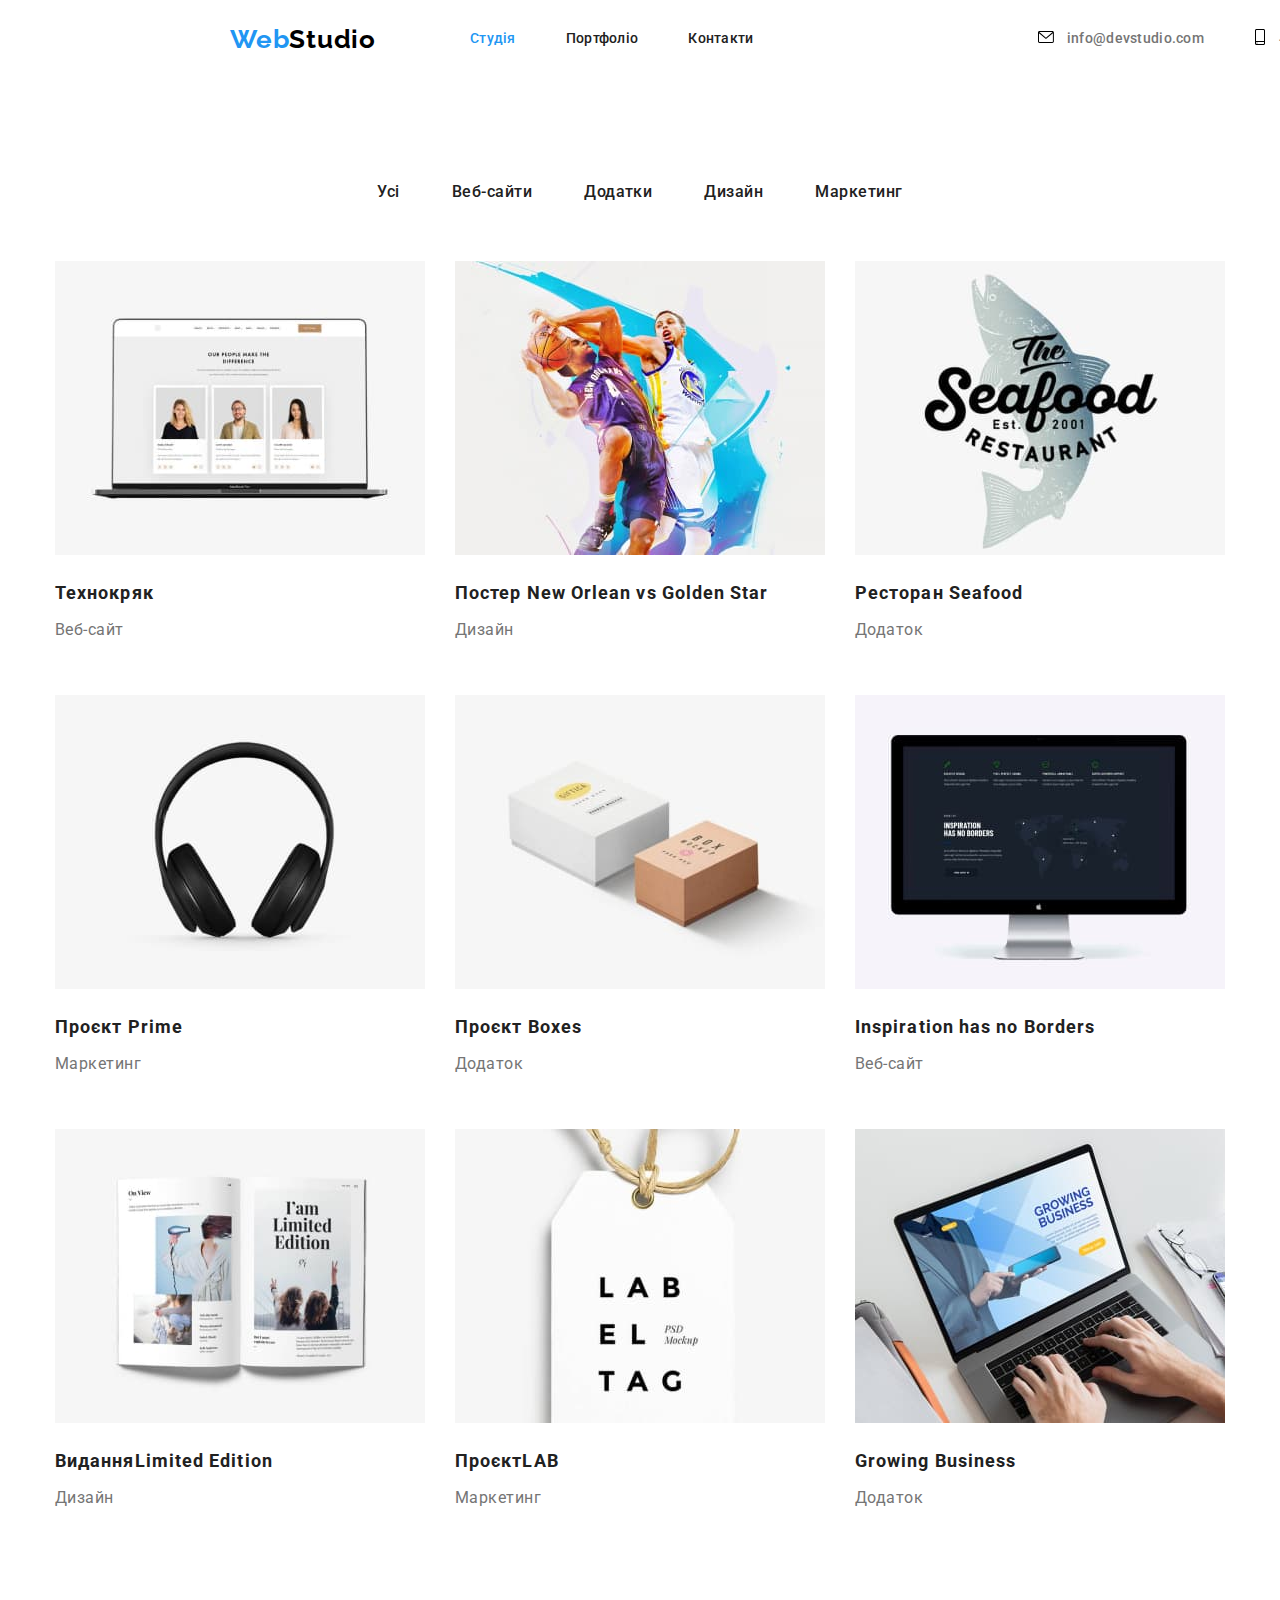
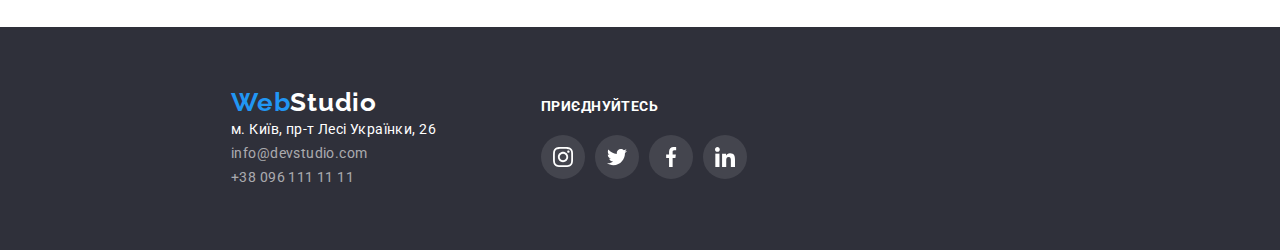
==== commit f34ac67c: "HTML_27052023" ====
--- a/portfolio.html
+++ b/portfolio.html
@@ -22,16 +22,23 @@
                     <nav class="navigation">
                         <ul class="nav-list list">
                             <li class="logo-item"><a class="logo link" href="./index.html" lang="en">Web<span
-                                        class="theme-white">Studio</span> </a></li>
-                            <li class="nav-list-item"><a class="nav-list-link link" href="./index.html">Студія</a>
+                                        class="theme-white">Studio</span></a></li>
+                            <li class="nav-list-item"><a class="nav-list-link active-page link" href="./index.html">Студія</a>
                             </li>
-                            <li class="nav-list-item"><a class="nav-list-link active-page link" href="./portfolio.html">Портфоліо</a></li>
+                            <li class="nav-list-item"><a class="nav-list-link link" href="./portfolio.html">Портфоліо</a></li>
                             <li class="nav-list-item"><a class="nav-list-link link" href="#contacts">Контакти</a></li>
                         </ul>
                     </nav>
                     <ul class="list header-contact">
-                        <li><a class="contact-mail link" href="">info@devstudio.com</a></li>
-                        <li><a class="contact-number link" href="tel:+380961111111">+38 096 111 11 11</a></li>
+                        <li class="contact-item contact-mail-item"><a class="contact-mail link" href="">
+                                <svg class="contact-img" width="16" height="12">
+                                    <use href="./images/sprite.svg#icon-envelope"></use>
+                                </svg>
+                                info@devstudio.com</a></li>
+                        <li class="contact-item contact-number-item"><a class="contact-number link" href="tel:+380961111111">
+                                <svg class="contact-img" width="12" height="16">
+                                    <use href="./images/sprite.svg#icon-smartphone"></use>
+                                </svg> +38 096 111 11 11</a></li>
                     </ul>
                 </div>
             </header>
@@ -101,8 +108,9 @@
         </main>
 
         <!-- Footer -->
-        <footer class="footer">
-            <div class="container">
+    <footer class="footer">
+        <div class="container footer-address">
+            <div class="footer-left">
                 <a class="logo link" href="./index.html" lang="en">Web<span class="theme-dark">Studio</span> </a>
                 <address>
                     <ul class="contacts-list list">
@@ -115,6 +123,37 @@
                     </ul>
                 </address>
             </div>
-        </footer>
-</body>
-</html>+            <div class="footer-right">
+                <h2 class="section-item theme-dark">Приєднуйтесь</h2>
+                <ul class="social-list list">
+                    <li class="social-list-item theme-dark"> <a class="social-list-link" href="">
+                            <svg class="social-list-icon" width="20" height="20">
+                                <use href="./images/sprite.svg#icon-instagram"></use>
+                            </svg>
+                        </a>
+                    </li>
+                    <li class="social-list-item theme-dark"> <a class="social-list-link" href="">
+                            <svg class="social-list-icon" width="20" height="20">
+                                <use href="./images/sprite.svg#icon-twitter"></use>
+                            </svg>
+                        </a>
+                    </li>
+                    <li class="social-list-item theme-dark"> <a class="social-list-link" href="">
+                            <svg class="social-list-icon" width="20" height="20">
+                                <use href="./images/sprite.svg#icon-facebook"></use>
+                            </svg>
+                        </a>
+                    </li>
+                    <li class="social-list-item theme-dark"> <a class="social-list-link" href="">
+                            <svg class="social-list-icon" width="20" height="20">
+                                <use href="./images/sprite.svg#icon-linkedin"></use>
+                            </svg>
+                        </a>
+                    </li>
+                </ul>
+            </div>
+        </div>
+    </footer>
+    </body>
+    
+    </html>--- a/css/styles.css
+++ b/css/styles.css
@@ -37,7 +37,7 @@
 
 /* Start header */
 .header{
-    /* background-color: tomato; */
+   padding: 24px 215px 24px 215px;
 }
 
 .header-container{
@@ -66,9 +66,8 @@
         font-size: 14px;
         line-height: 1.14;
         letter-spacing: 0.02em;
-        padding-top: 32px;
-        padding-bottom: 32px;
         color:var(--primary-color);
+        transition: color 250ms cubic-bezier(0.4, 0, 0.2, 1);
 }
 .nav-list-link:hover,
 .nav-list-link:focus
@@ -92,6 +91,7 @@
         color: var(--secondary-color);
         padding-top: 32px;
         padding-bottom: 32px;
+        transition: color 250ms cubic-bezier(0.4, 0, 0.2, 1);
 }
 .contact-mail,
 .contact-number:not(:last-child) 
@@ -104,6 +104,13 @@
 .contact-number:focus
  {
     color: var(--accent-color);
+}
+.contact-img{
+    margin-right: 10px;
+    transition: fill 250ms cubic-bezier(0.4, 0, 0.2, 1);
+}
+.contact-item:hover .contact-img{
+    fill:var(--accent-color);
 }
 
 /* End header */
@@ -133,8 +140,8 @@
 .logo {
     font-family: 'Raleway',
         sans-serif;
-        padding-top: 24px;
-        padding-bottom: 24px;
+        /* padding-top: 24px;
+        padding-bottom: 24px; */
         display: block;
     font-weight: 700;
     font-size: 26px;
@@ -150,7 +157,12 @@
 
 .theme-dark{
     color: #FFFFFF;
-}
+    }
+.theme-dark .social-list-icon{
+        fill: #FFFFFF;
+     }
+    
+
 .section-title {
         font-weight: 700;
         font-size: 36px;
@@ -158,20 +170,6 @@
         text-align: center;
         letter-spacing: 0.03em;
         margin-bottom: 50px;
-}
-.social-list-link{
-    display: flex;
-    align-items: center;
-    justify-content: center;
-    width: 44px;
-    height: 44px;
-    background-color:#FFFFFF;
-    border-radius: 50%;
-}
-.social-list-link:hover,
-.social-list-link:focus{
-    background-color:var(--accent-color);
-    fill: #FFFFFF;
 }
 
 /* End components */
@@ -213,12 +211,13 @@
         min-width: 200px; 
         border-radius: 4px;
         cursor: pointer;
+        transition: background-color 250ms cubic-bezier(0.4, 0, 0.2, 1);
 }
 
 .modal-btn:hover,
 .modal-btn:focus
 {
-    background: var(--accent-color);
+    background-color: var(--accent-color);
 }
 
 .modal-btn:active{
@@ -276,6 +275,7 @@
 .section-card-item:not(:nth-last-child(-n+3)){
     margin-bottom: 30px;
 }
+
 
 /* End section*/
 
@@ -320,18 +320,53 @@
     display: flex;
     justify-content:space-between;
 }
-.social-list-link{
+
+.social-list-link {
+    display: flex;
+    align-items: center;
+    justify-content: center;
+    width: 44px;
+    height: 44px;
     fill: gray;
-}
-.social-list-link:hover .social-list-icon
-.social-list-link:focus .social-list-icon{
-    fill:FFFFFF;
+    background-color: #FFFFFF;
+    border-radius: 50%;
+    transition: background-color 250ms cubic-bezier(0.4, 0, 0.2, 1), fill 250ms cubic-bezier(0.4, 0, 0.2, 1);
+}
+
+.social-list-link:hover,
+.social-list-link:focus {
+    background-color: var(--accent-color);
+    fill: #FFFFFF;
 }
 /* End section team */
 
 /* Start section customers */
-.list-customers{
-    display: flex;
+.customers-list{
+    display: flex;
+    justify-content: center;
+    flex-wrap:nowrap;
+}
+.customers-list-item{
+    border: #AFB1B8 1px solid;
+    border-radius: 4px;
+    padding: 16px 32px;
+    transition: border-color 250ms cubic-bezier(0.4, 0, 0.2, 1);
+}
+.customers-list-item:not(:nth-child(6n)){
+margin-right: 30px;
+}
+.customers-list-icon{
+fill:#AFB1B8;
+transition: fill 250ms cubic-bezier(0.4, 0, 0.2, 1);
+}
+.customers-list-item:hover .customers-list-icon,
+.customers-list-item:focus .customers-list-icon{
+    fill: var(--accent-color);
+}
+.customers-list-item:hover,
+.customers-list-item:focus
+{
+border-color: var(--accent-color);
 }
 
 /* Start footer */
@@ -359,12 +394,30 @@
         line-height: 1.71;
         letter-spacing: 0.03em;
         color: rgba(255, 255, 255, 0.6);
+        transition: color 250ms cubic-bezier(0.4, 0, 0.2, 1);
 }
 .contacts-link:hover,
 .contacts-link:focus{
     color: var(--accent-color);
 }
-
+.footer-address{
+    display: flex;
+    align-items: center;
+}
+.footer-right{
+    width: 206px;
+    margin-left: 70px;
+}
+
+.theme-dark .social-list-link{
+    background-color: rgba(255, 255, 255, 0.1);
+}
+.theme-dark .social-list-link:hover {
+    background-color: var(--accent-color);
+}
+.theme-dark.section-item{
+    margin-bottom: 20px;
+}
 /* PORTFOLIO */
 .portfolio{
     padding-top: 94px;
@@ -384,6 +437,8 @@
     text-align: center;
     letter-spacing: 0.03em;
     color: var(--primary-color);
+    transition: box-shadow 250ms cubic-bezier(0.4, 0, 0.2, 1),
+    background-color 250ms cubic-bezier(0.4, 0, 0.2, 1);
 }
 .filters-btn:hover,
 .filters-btn:focus {
@@ -403,13 +458,17 @@
     flex-basis: calc((100%-90)/3);
     flex-wrap: wrap;
 }
+.project-card{
+    transition: box-shadow 250ms cubic-bezier(0.4, 0, 0.2, 1);
+}
 .project-card:not(:nth-child(3n)){
     margin-right: 30px;
 }
 .project-card:not(:nth-last-child(-n+3)){
     margin-bottom: 30px;
 }
-.project-card:hover{
+.project-card:hover,
+.project-card:focus{
    box-shadow:0px 4px 4px rgba(0, 0, 0, 0.25); 
 }
 .project-card img{
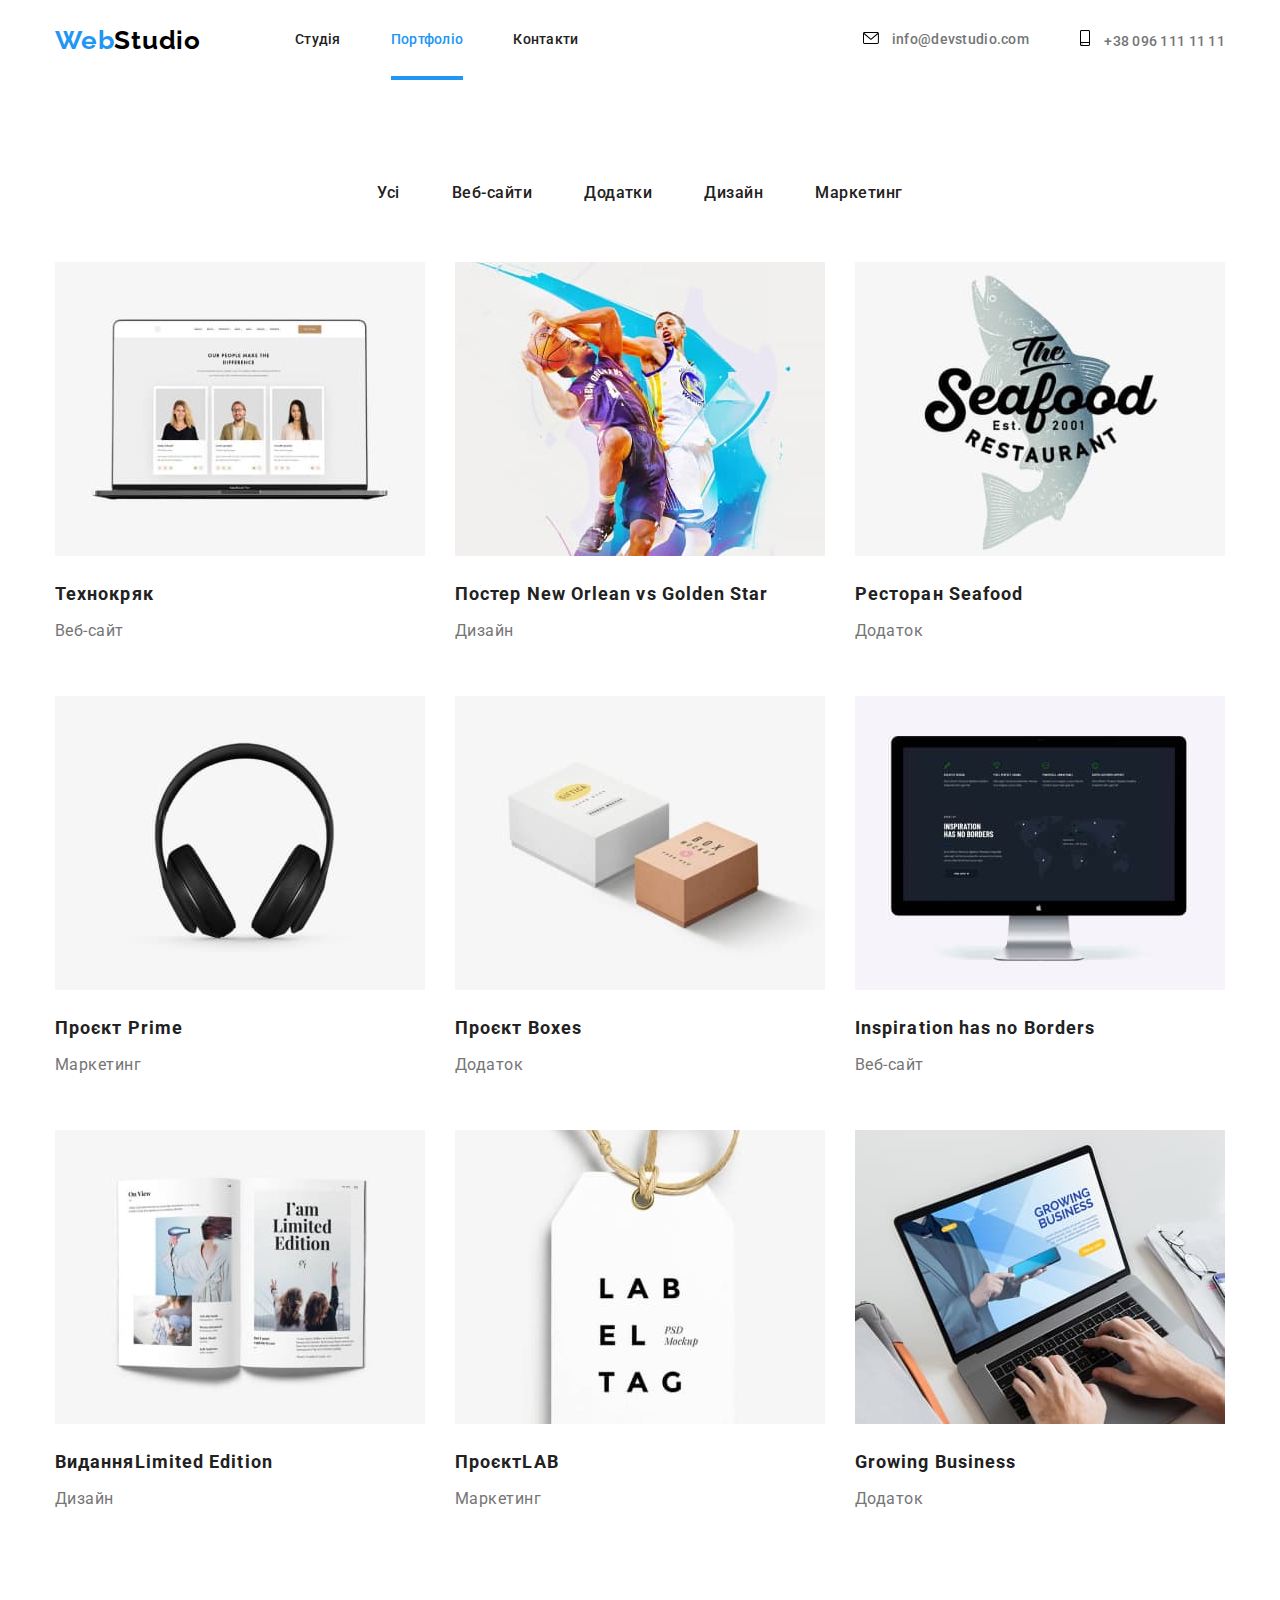
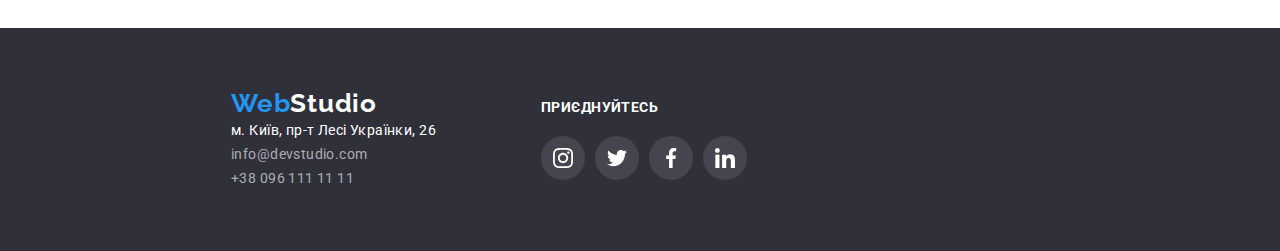
==== commit f8ede5f6: "finish html_20062023" ====
--- a/portfolio.html
+++ b/portfolio.html
@@ -23,9 +23,9 @@
                         <ul class="nav-list list">
                             <li class="logo-item"><a class="logo link" href="./index.html" lang="en">Web<span
                                         class="theme-white">Studio</span></a></li>
-                            <li class="nav-list-item"><a class="nav-list-link active-page link" href="./index.html">Студія</a>
+                            <li class="nav-list-item"><a class="nav-list-link link" href="./index.html">Студія</a>
                             </li>
-                            <li class="nav-list-item"><a class="nav-list-link link" href="./portfolio.html">Портфоліо</a></li>
+                            <li class="nav-list-item"><a class="nav-list-link active-page link" href="./portfolio.html">Портфоліо</a></li>
                             <li class="nav-list-item"><a class="nav-list-link link" href="#contacts">Контакти</a></li>
                         </ul>
                     </nav>
--- a/css/styles.css
+++ b/css/styles.css
@@ -37,7 +37,7 @@
 
 /* Start header */
 .header{
-   padding: 24px 215px 24px 215px;
+   /* padding: 24px 215px 24px 215px; */
 }
 
 .header-container{
@@ -48,6 +48,15 @@
 
 a.active-page{
    color: #2196F3;
+}
+a.active-page::after{
+    content: "";
+    position: absolute;
+    height: 4px;
+    width: 100%;
+    bottom: 0;
+    left: 0;
+    background-color: var(--accent-color);
 }
 
 .nav-list {
@@ -62,10 +71,13 @@
 .nav-list-link
  {
     display: block;
+    position: relative;
         font-weight: 500;
         font-size: 14px;
         line-height: 1.14;
         letter-spacing: 0.02em;
+        padding-top: 32px;
+        padding-bottom: 32px;
         color:var(--primary-color);
         transition: color 250ms cubic-bezier(0.4, 0, 0.2, 1);
 }
@@ -490,15 +502,131 @@
         margin-bottom: 20px;
         }
 
-
-/* td {
-    cursor: pointer
-} */
-
-/* .filter-btn:active{
-    background: #2196F3;
-        box-shadow: 0px 3px 1px rgba(0, 0, 0, 0.1), 0px 1px 2px rgba(0, 0, 0, 0.08), 0px 2px 2px rgba(0, 0, 0, 0.12);
-        border-radius: 4px; */
+        /* Start modal window */
+        .backdrop{
+            position: fixed;
+            height: 100%;
+            width: 100%;
+            top: 0;
+            left: 0;
+            background-color: rgba(0, 0, 0, 0.2);
+            transition:opacity 250ms cubic-bezier(0.4, 0, 0.2, 1), visibility 250ms cubic-bezier(0.4, 0, 0.2, 1);
+        }
+        .backdrop.is-hidden{
+            opacity: 0;
+            visibility: hidden;
+            pointer-events: none;
+        }
+        .modal{
+            position: absolute;
+            padding: 40px;
+            top: 50%;
+            left: 50%;
+            transform: translate(-50%,-50%);
+            width: 528px;
+            height: 581px;
+            background-color: rgb(255, 255, 255);     
+}
+.modal-close-btn{
+    display: flex;
+    position: absolute;
+    top: 8px;
+    right: 8px;
+    border: none;
+    background-color:transparent;
+    /* border-radius: 50%; */
+    padding: 0;
+    width: 30px;
+    height: 30px;
+    justify-content: center;
+    align-items: center;
+    cursor: pointer;
+}
+.modal-close-btn:hover{
+    fill: var(--accent-color);
+}
+.modal-title{
+        font-weight: 700;
+        font-size: 20px;
+        line-height: 1.15;
+        text-align: center;
+        letter-spacing: 0.03em;  
+        color: var(--primary-color);
+        margin-bottom: 12px;
+}
+
+.contact-form-field{
+    display: block;
+}
+.contact-form-input{
+    width: 100%;
+    height: 40px;
+    border: 1px solid rgba(33, 33, 33, 0.2);
+    border-radius: 4px;
+}
+.contact-form-input:hover,
+.contact-form-input:focus{
+border: 1px solid var(--accent-color);
+cursor: pointer;
+}
+.modal-icon{
+    position: absolute;
+    left: 12px;
+    top: 50%;
+    transform: translateY(-50%);
+}
+
+.contact-form-input-wrapper{
+position: relative;
+margin-top: 4px;
+margin-bottom: 10px;
+}
+.contact-form{
+        font-weight: 400;
+        font-size: 12px;
+        line-height: 1.16;  
+        letter-spacing: 0.01em; 
+        color: var(--secondary-color);
+}
+.contact-form-checkbox-link{
+    text-decoration-line: underline;
+        color: var(--accent-color);
+}
+.contact-form-checkbox-label{
+        font-weight: 400;
+        font-size: 14px;
+        line-height: 1.71;
+        letter-spacing: 0.03em;   
+        color: var(--secondary-color);
+}
+
+.contact-form-submit-button{
+    /* position: absolute; */
+    font-family: var(--primary-font-family);
+    margin-top: 30px;
+    align-items: center;
+    padding: 10px 52px 10px 52px;
+        font-weight: 700;
+        font-size: 16px;
+        line-height: 1.875;
+        display: flex;
+        align-items: center;
+        text-align: center;
+        border-color: var(--accent-color);
+        letter-spacing: 0.06em;
+        color: #FFFFFF;
+        background:var(--accent-color);
+        box-shadow: 0px 4px 4px rgba(0, 0, 0, 0.15);
+        border-radius: 4px;
+        transition: background-color 250ms cubic-bezier(0.4, 0, 0.2, 1),border-color 250ms cubic-bezier(0.4, 0, 0.2, 1);
+        transform: translate(-50%,-50%);
+}
+.contact-form-submit-button:hover,
+.contact-form-submit-button:focus
+{
+background: #188CE8;
+border-color: #188CE8;
+}
 html{
     box-sizing: border-box;
 }
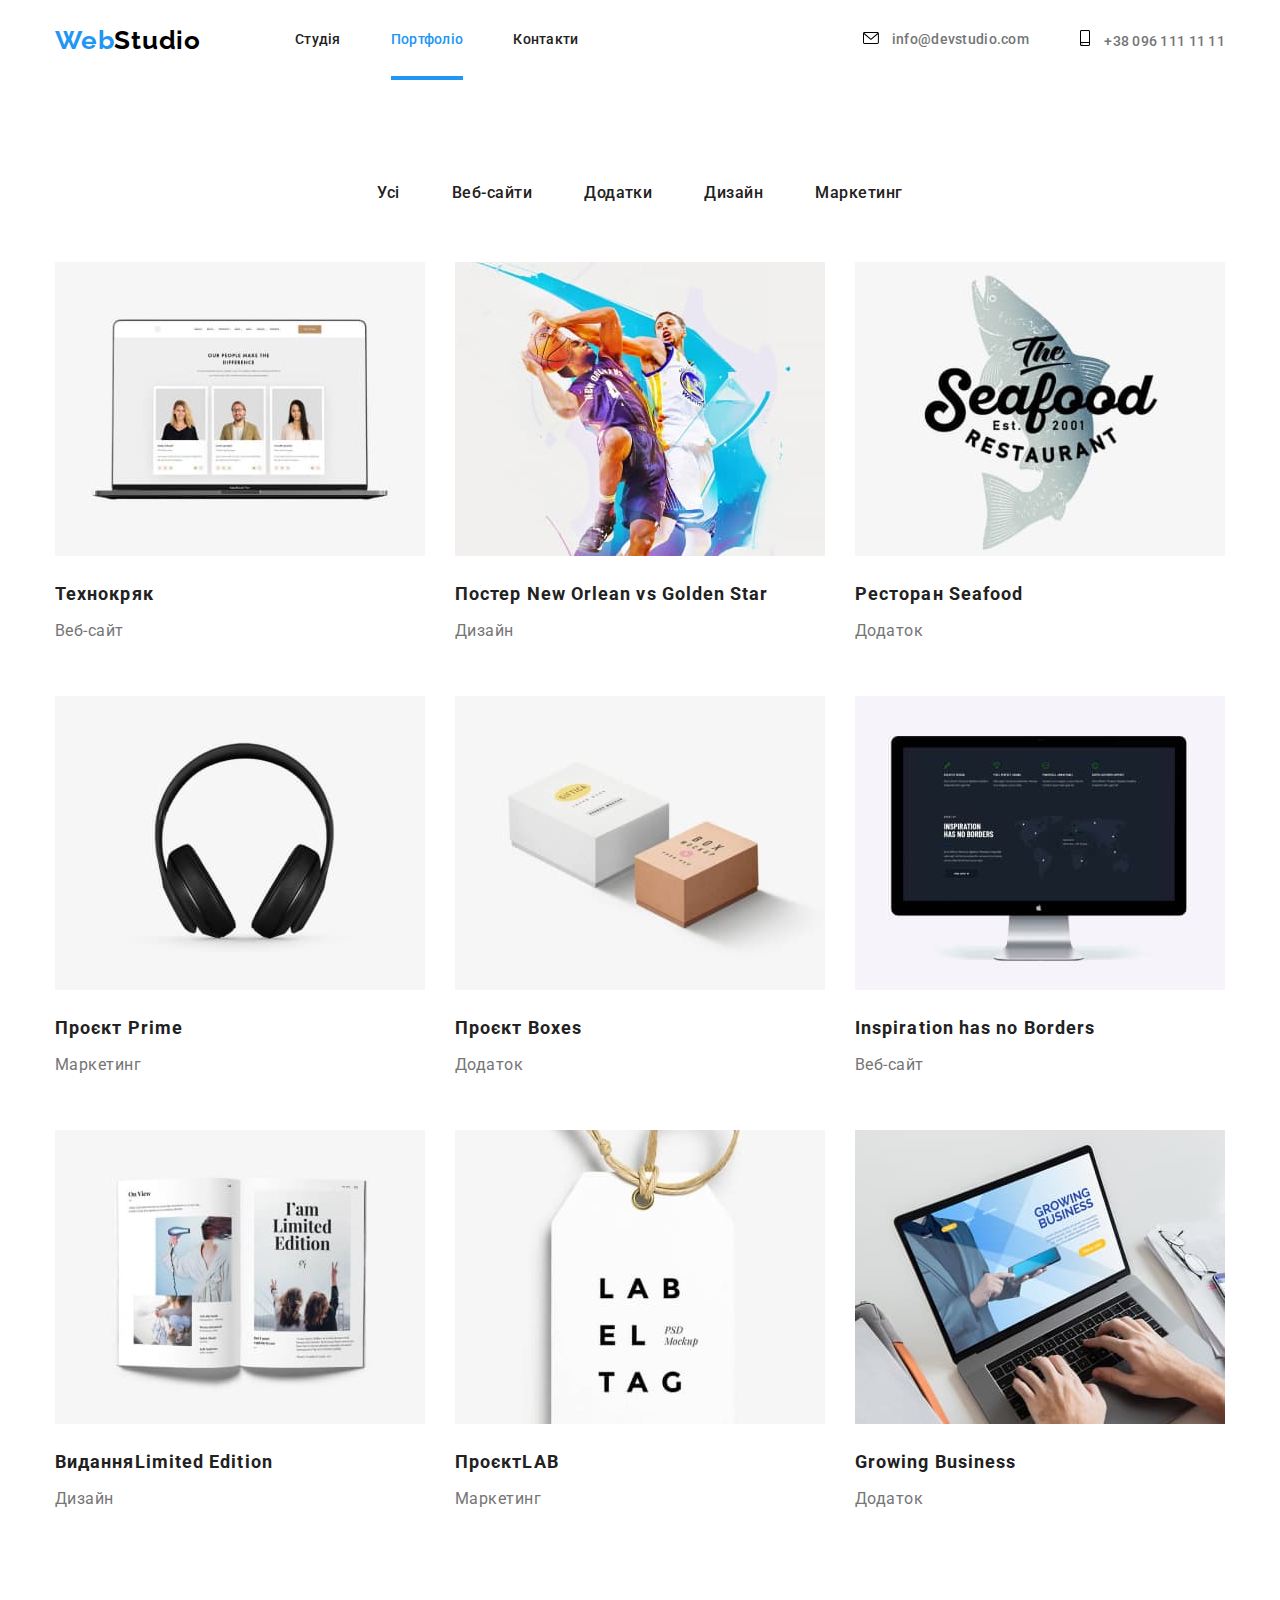
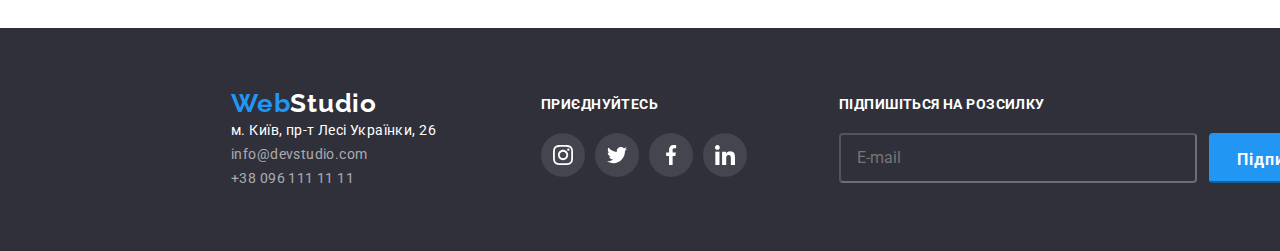
==== commit 256c5415: "finally html 07.08" ====
--- a/portfolio.html
+++ b/portfolio.html
@@ -11,37 +11,40 @@
         href="https://fonts.googleapis.com/css2?family=Montserrat:wght@400;700&family=Raleway:wght@700&family=Roboto:wght@400;500;700;900&display=swap"
         rel="stylesheet">
         <link rel="stylesheet" href="https://cdnjs.cloudflare.com/ajax/libs/modern-normalize/1.1.0/modern-normalize.min.css">
-    <link rel="stylesheet" href="./css/styles.css">
+    <!-- <link rel="stylesheet" href="./css/styles.css"> -->
+    <link rel="stylesheet" href="./css/main.min.css">
     </head>
-
+    
     <!-- Header -->
     
-        <body>
-            <header class="header">
-                <div class="container header-container">
-                    <nav class="navigation">
-                        <ul class="nav-list list">
-                            <li class="logo-item"><a class="logo link" href="./index.html" lang="en">Web<span
-                                        class="theme-white">Studio</span></a></li>
-                            <li class="nav-list-item"><a class="nav-list-link link" href="./index.html">Студія</a>
-                            </li>
-                            <li class="nav-list-item"><a class="nav-list-link active-page link" href="./portfolio.html">Портфоліо</a></li>
-                            <li class="nav-list-item"><a class="nav-list-link link" href="#contacts">Контакти</a></li>
-                        </ul>
-                    </nav>
-                    <ul class="list header-contact">
-                        <li class="contact-item contact-mail-item"><a class="contact-mail link" href="">
-                                <svg class="contact-img" width="16" height="12">
-                                    <use href="./images/sprite.svg#icon-envelope"></use>
-                                </svg>
-                                info@devstudio.com</a></li>
-                        <li class="contact-item contact-number-item"><a class="contact-number link" href="tel:+380961111111">
-                                <svg class="contact-img" width="12" height="16">
-                                    <use href="./images/sprite.svg#icon-smartphone"></use>
-                                </svg> +38 096 111 11 11</a></li>
+    <body>
+        <header class="header">
+            <div class="container header__container">
+                <nav class="navigation">
+                    <ul class="navigation__list list">
+                        <li class="logo"><a class="logo__link link" href="./index.html" lang="en">Web<span
+                                    class="theme-white">Studio</span></a></li>
+                        <li class="navigation__item"><a class="navigation__link link"
+                                href="./index.html">Студія</a></li>
+                        <li class="navigation__item"><a class="navigation__link navigation__link--active-page link" href="./portfolio.html">Портфоліо</a>
+                        </li>
+                        <li class="navigation__item"><a class="navigation__link link" href="#contacts">Контакти</a></li>
                     </ul>
-                </div>
-            </header>
+                </nav>
+                <ul class="list header-contact">
+                    <li class="header-contact__item"><a class="header-contact__link link" href="">
+                            <svg class="header-contact__img" width="16" height="12">
+                                <use href="./images/sprite.svg#icon-envelope"></use>
+                            </svg>
+                            info@devstudio.com</a></li>
+                    <li class="header-contact__item"><a class="header-contact__link link" href="tel:+380961111111">
+                            <svg class="header-contact__img" width="12" height="16">
+                                <use href="./images/sprite.svg#icon-smartphone"></use>
+                            </svg> +38 096 111 11 11</a></li>
+                </ul>
+            </div>
+        </header>
+
 
         <!-- Main -->
         <main>
@@ -107,50 +110,64 @@
         </section>
         </main>
 
-        <!-- Footer -->
+    <!-- Footer -->
     <footer class="footer">
-        <div class="container footer-address">
-            <div class="footer-left">
-                <a class="logo link" href="./index.html" lang="en">Web<span class="theme-dark">Studio</span> </a>
+        <div class="container footer__address">
+            <div class="footer__left">
+                <a class="logo__link logo__link link" href="./index.html" lang="en">Web<span
+                        class="logo__link--theme-dark">Studio</span> </a>
                 <address>
                     <ul class="contacts-list list">
-                        <li><a class="address link" href="https://goo.gl/maps/F2XNy4cZ5n9jZTvD7" target="_blank"
-                                rel="noopener noreferrer">м. Київ, пр-т Лесі Українки, 26</a>
+                        <li><a class="contacts-list__address link" href="https://goo.gl/maps/F2XNy4cZ5n9jZTvD7"
+                                target="_blank" rel="noopener noreferrer">м. Київ, пр-т Лесі Українки, 26</a>
                         </li>
-                        <li><a class="contacts-link link" href="mailto:info@devstudio.com">info@devstudio.com</a>
+                        <li><a class="contacts-list__link link" href="mailto:info@devstudio.com">info@devstudio.com</a>
                         </li>
-                        <li> <a class="contacts-link link" href="tel:+380961111111">+38 096 111 11 11</a> </li>
+                        <li> <a class="contacts-list__link link" href="tel:+380961111111">+38 096 111 11 11</a> </li>
                     </ul>
                 </address>
             </div>
-            <div class="footer-right">
-                <h2 class="section-item theme-dark">Приєднуйтесь</h2>
-                <ul class="social-list list">
-                    <li class="social-list-item theme-dark"> <a class="social-list-link" href="">
-                            <svg class="social-list-icon" width="20" height="20">
-                                <use href="./images/sprite.svg#icon-instagram"></use>
-                            </svg>
-                        </a>
-                    </li>
-                    <li class="social-list-item theme-dark"> <a class="social-list-link" href="">
-                            <svg class="social-list-icon" width="20" height="20">
-                                <use href="./images/sprite.svg#icon-twitter"></use>
-                            </svg>
-                        </a>
-                    </li>
-                    <li class="social-list-item theme-dark"> <a class="social-list-link" href="">
-                            <svg class="social-list-icon" width="20" height="20">
-                                <use href="./images/sprite.svg#icon-facebook"></use>
-                            </svg>
-                        </a>
-                    </li>
-                    <li class="social-list-item theme-dark"> <a class="social-list-link" href="">
-                            <svg class="social-list-icon" width="20" height="20">
-                                <use href="./images/sprite.svg#icon-linkedin"></use>
-                            </svg>
-                        </a>
-                    </li>
-                </ul>
+            <div class="footer__right">
+                <div class="footer-social-list">
+                    <h2 class="about-list__title about-list__title--theme-dark">Приєднуйтесь</h2>
+                    <ul class="social-list list">
+                        <li class="social-list__item"> <a class="social-list__link social-list__link--theme-dark" href="">
+                                <svg class="social-list__icon social-list__icon--theme-dark" width="20" height="20">
+                                    <use href="./images/sprite.svg#icon-instagram"></use>
+                                </svg>
+                            </a>
+                        </li>
+                        <li class="social-list__item"> <a class="social-list__link social-list__link--theme-dark" href="">
+                                <svg class="social-list__icon social-list__icon--theme-dark" width="20" height="20">
+                                    <use href="./images/sprite.svg#icon-twitter"></use>
+                                </svg>
+                            </a>
+                        </li>
+                        <li class="social-list__item"> <a class="social-list__link social-list__link--theme-dark" href="">
+                                <svg class="social-list__icon social-list__icon--theme-dark" width="20" height="20">
+                                    <use href="./images/sprite.svg#icon-facebook"></use>
+                                </svg>
+                            </a>
+                        </li>
+                        <li class="social-list__item"> <a class="social-list__link social-list__link--theme-dark" href="">
+                                <svg class="social-list__icon social-list__icon--theme-dark" width="20" height="20">
+                                    <use href="./images/sprite.svg#icon-linkedin"></use>
+                                </svg>
+                            </a>
+                        </li>
+                    </ul>
+                </div>
+                <div class="footer-form-field">
+                    <form class="subscription-form">
+                        <p class="about-list__title about-list__title--theme-dark">Підпишіться на розсилку</p>
+                        <input type="email" class="subscription-form__input" placeholder="E-mail" name="user-email">
+                    </form>
+                    <button class="footer-form-button" type="submit">Підписатися
+                        <svg class="footer-form-button__icon" width="24" height="24">
+                            <use href="./images/sprite.svg#icon-icon-send"></use>
+                        </svg>
+                    </button>
+                </div>
             </div>
         </div>
     </footer>
--- a/css/styles.css
+++ b/css/styles.css
@@ -1,4 +1,4 @@
-:root {
+/* :root {
     --accent-color: #2196F3;
     --primary-font-family: 'Roboto',
         sans-serif;
@@ -32,15 +32,13 @@
 body{
     font-family: var(--primary-font-family);
     color: var(--primary-color);
-}
+} */
 
 
 /* Start header */
-.header{
-   /* padding: 24px 215px 24px 215px; */
-}
-
-.header-container{
+
+
+/* .header-container{
     display: flex;
     align-items: center;
     justify-content: space-between;
@@ -109,8 +107,8 @@
 .contact-number:not(:last-child) 
 {
 margin-right: 50px;
-}
-.contact-mail:hover,
+} */
+/* .contact-mail:hover,
 .contact-mail:focus,
 .contact-number:hover,
 .contact-number:focus
@@ -123,13 +121,13 @@
 }
 .contact-item:hover .contact-img{
     fill:var(--accent-color);
-}
+} */
 
 /* End header */
 
 
 /* Start components */
-.container {
+/* .container {
     width: 1200px;
     padding-right: 15px;
     padding-left: 15px;
@@ -141,19 +139,11 @@
 {  
     padding-top: 94px;
     padding-bottom: 94px;
-}
-.about-container
-/* {background-color: #188CE8;} */
-
-.team-container{
-    /* background-color:teal; */
-}
-
-.logo {
+} */
+
+/* .logo {
     font-family: 'Raleway',
         sans-serif;
-        /* padding-top: 24px;
-        padding-bottom: 24px; */
         display: block;
     font-weight: 700;
     font-size: 26px;
@@ -172,23 +162,23 @@
     }
 .theme-dark .social-list-icon{
         fill: #FFFFFF;
-     }
+     } */
     
 
-.section-title {
+/* .section-title {
         font-weight: 700;
         font-size: 36px;
         line-height: 1.17;
         text-align: center;
         letter-spacing: 0.03em;
         margin-bottom: 50px;
-}
+} */
 
 /* End components */
 
 /* Start hero */
 
-.hero {
+/* .hero {
         padding-top: 200px;
         padding-right: 452px;
         padding-bottom: 280px;
@@ -197,9 +187,9 @@
         background-color: rgba(47, 48, 58, 0.4);
         background-image:linear-gradient(rgba(0,0,0,0.5), rgba(0,0,0,0.5)), url(../images/comand.jpg);
         background-size:cover;
-        }
-
-.main-title {
+        } */
+
+/* .main-title {
         font-weight: 900;
         font-size: 44px;
         line-height: 1.36;
@@ -207,9 +197,9 @@
         text-transform: uppercase;
         color: #FFFFFF;
         margin-bottom: 30px;
-}
-
-.modal-btn
+} */
+
+/* .modal-btn
  {
     padding: 10px 24px 10px 24px;
     font-family: var(--primary-font-family); 
@@ -234,11 +224,11 @@
 
 .modal-btn:active{
 background-color: #188CE8;
-}
+} */
 /* End hero */
 
 /* Start section */
-.section-list{
+/* .section-list{
     display: flex;
     flex-basis: calc((100%-3*30)/4);
 }
@@ -286,13 +276,13 @@
 }
 .section-card-item:not(:nth-last-child(-n+3)){
     margin-bottom: 30px;
-}
+} */
 
 
 /* End section*/
 
 /* Start section team */
-.team-card{
+ .team-card{
     box-shadow: 0px 1px 3px rgba(0, 0, 0, 0.12), 0px 1px 1px rgba(0, 0, 0, 0.14), 0px 2px 1px rgba(0, 0, 0, 0.2);
         border-radius: 0px 0px 4px 4px;
 }
@@ -318,7 +308,7 @@
         text-align: center;
         letter-spacing: 0.03em;
         margin-bottom: 10px;
-}
+} 
 .prof-desc {
         font-size: 16px;
         line-height: 1.19;
@@ -326,9 +316,9 @@
         letter-spacing: 0.03em; 
         color: var(--secondary-color);
         margin-bottom: 16px;
-        }
-
-.social-list{
+        } 
+
+ .social-list{
     display: flex;
     justify-content:space-between;
 }
@@ -385,7 +375,7 @@
 .footer
 {
     background-color:#2F303A;
-    padding: 60px 1154px 60px 216px;
+    padding: 60px 216px 60px 216px;
 }
 .contacts-list .address {
     font-style: normal;
@@ -417,8 +407,11 @@
     align-items: center;
 }
 .footer-right{
+    display: flex;
+    margin-left: 70px;
+}
+.social-list{
     width: 206px;
-    margin-left: 70px;
 }
 
 .theme-dark .social-list-link{
@@ -430,6 +423,44 @@
 .theme-dark.section-item{
     margin-bottom: 20px;
 }
+.footer-form-field{
+    margin-left: 92px;
+}
+.subscription-form-input{
+width: 358px;
+height: 50px;
+padding-left: 16px;
+border-radius: 4px;
+border-color: rgba(255, 255, 255, 0.3);
+background-color:#2F303A; 
+}
+.footer-form-button{
+    display: block;
+    font-family: var(--primary-font-family);
+    height: 50px;
+    min-width: 200px;
+    padding: 28px 10px 28px 10px;
+    background-color: var(--accent-color);
+    text-align: center;
+    color: #FFFFFF;
+    border-color: var(--accent-color);
+    border-radius: 4px;
+    font-weight: 700;
+        font-size: 16px;
+        line-height: 1.875;
+        letter-spacing: 0.06em;
+        margin-left: 12px;
+}
+.footer-form-button-icon{
+    fill: #FFFFFF;
+}
+.footer-form-field{
+    display: flex;
+} 
+
+
+
+
 /* PORTFOLIO */
 .portfolio{
     padding-top: 94px;
@@ -534,7 +565,6 @@
     right: 8px;
     border: none;
     background-color:transparent;
-    /* border-radius: 50%; */
     padding: 0;
     width: 30px;
     height: 30px;
@@ -563,17 +593,26 @@
     height: 40px;
     border: 1px solid rgba(33, 33, 33, 0.2);
     border-radius: 4px;
+    padding-left: 42px;
+    margin-top: 4px;
+    margin-bottom: 10px;
 }
 .contact-form-input:hover,
 .contact-form-input:focus{
-border: 1px solid var(--accent-color);
+    outline: none;
+border: 4px solid var(--accent-color);
 cursor: pointer;
 }
-.modal-icon{
+.contact-form-input:hover+ .contact-form-icon{
+    fill: var(--accent-color);
+}
+.contact-form-icon
+{
     position: absolute;
     left: 12px;
     top: 50%;
     transform: translateY(-50%);
+    transition: fill 250ms cubic-bezier(0.4, 0, 0.2, 1), border-color 250ms cubic-bezier(0.4, 0, 0.2, 1);
 }
 
 .contact-form-input-wrapper{
@@ -588,29 +627,63 @@
         letter-spacing: 0.01em; 
         color: var(--secondary-color);
 }
+
+.contact-form-message{
+    margin-top: 4px;
+    margin-bottom: 20px;
+    width: 100%;
+    height: 100px;
+    padding: 10px 15px;
+    resize: none;
+    border: 1px solid rgba(33, 33, 33, 0.2);
+    border-radius: 4px;
+}
+.contact-form-message::placeholder{
+    color: rgba(117, 117, 117, 0.5);
+}
 .contact-form-checkbox-link{
     text-decoration-line: underline;
         color: var(--accent-color);
 }
 .contact-form-checkbox-label{
+    display: flex;
+    align-items: center;
         font-weight: 400;
         font-size: 14px;
         line-height: 1.71;
         letter-spacing: 0.03em;   
         color: var(--secondary-color);
 }
+.contact-form-checkbox-wrapper{
+    margin-bottom: 30px;
+}
+
+.contact-form-checkbox-label::before{
+    display: inline-block;
+    width: 16px;
+    height: 15px;
+    border: 1px solid #212121;
+    content:"";
+    cursor: pointer; 
+    margin-right: 8px;
+    transition: background-color 250ms cubic-bezier(0.4, 0, 0.2, 1), background-image 250ms cubic-bezier(0.4, 0, 0.2, 1), border-radius 250ms cubic-bezier(0.4, 0, 0.2, 1);
+}
+.contact-form-checkbox:checked +.contact-form-checkbox-label::before{
+    background-image: url(../images/ok.svg);
+    background-repeat: no-repeat;
+    background-position: center;
+    background-color: var(--accent-color);
+    border-radius: 3px;
+}
 
 .contact-form-submit-button{
-    /* position: absolute; */
+    display: block;
     font-family: var(--primary-font-family);
-    margin-top: 30px;
-    align-items: center;
+    margin: auto;
     padding: 10px 52px 10px 52px;
         font-weight: 700;
         font-size: 16px;
         line-height: 1.875;
-        display: flex;
-        align-items: center;
         text-align: center;
         border-color: var(--accent-color);
         letter-spacing: 0.06em;
@@ -619,7 +692,6 @@
         box-shadow: 0px 4px 4px rgba(0, 0, 0, 0.15);
         border-radius: 4px;
         transition: background-color 250ms cubic-bezier(0.4, 0, 0.2, 1),border-color 250ms cubic-bezier(0.4, 0, 0.2, 1);
-        transform: translate(-50%,-50%);
 }
 .contact-form-submit-button:hover,
 .contact-form-submit-button:focus
@@ -627,6 +699,20 @@
 background: #188CE8;
 border-color: #188CE8;
 }
+
+/* .visually-hidden{
+    position: absolute;
+    width: 1px;
+    height: 1px;
+    margin: -1px;
+    border: 0;
+    padding: 0;
+    white-space: nowrap;
+    clip-path: inset(100%);
+    clip:rect(0 0 0 0);
+    overflow: hidden;
+} */
+
 html{
     box-sizing: border-box;
 }
--- a/css/main.min.css
+++ b/css/main.min.css
@@ -0,0 +1 @@
+:root{--accent-color: #2196F3;--primary-font-family: "Roboto", sans-serif;--secondary-font-family: "Raleway", sans-serif;--primary-color: #212121;--secondary-color: #757575}.visually-hidden{position:absolute;width:1px;height:1px;margin:-1px;border:0;padding:0;white-space:nowrap;clip-path:inset(100%);clip:rect(0 0 0 0);overflow:hidden}h1,h2,h3,p{margin-top:0px;margin-bottom:0px}ul,li{margin-top:0px;margin-bottom:0px;padding-left:0px}img{display:block}.list{list-style:none}.link{text-decoration:none}body{font-family:var(--primary-font-family);color:var(--primary-color)}.section{padding-top:94px;padding-bottom:94px}.container{width:1200px;padding-right:15px;padding-left:15px;margin-left:auto;margin-right:auto}.logo__link{font-family:"Raleway",sans-serif;display:block;font-weight:700;font-size:26px;line-height:1.19;letter-spacing:.03em;color:#2196f3;margin-right:94px}.theme-white{color:#000}.logo__link--theme-dark{margin-bottom:20px;margin-right:0px}.section-title{font-weight:700;font-size:36px;line-height:1.17;text-align:center;letter-spacing:.03em;margin-bottom:50px}.main-title{font-weight:900;font-size:44px;line-height:1.36;letter-spacing:.06em;text-transform:uppercase;color:#fff;margin-bottom:30px}.modal-btn{padding:10px 24px 10px 24px;font-family:var(--primary-font-family);font-weight:700;font-size:16px;line-height:1.88;align-items:center;letter-spacing:.06em;color:#fff;background:#2196f3;min-width:200px;border-radius:4px;cursor:pointer;transition:background-color 250ms cubic-bezier(0.4, 0, 0.2, 1)}.modal-btn:hover,.modal-btn:focus{background-color:var(--accent-color)}.modal-btn:active{background-color:#188ce8}.social-list{display:flex;justify-content:space-between}.social-list__link{display:flex;align-items:center;justify-content:center;width:44px;height:44px;fill:gray;background-color:#fff;border-radius:50%;transition:background-color 250ms cubic-bezier(0.4, 0, 0.2, 1),fill 250ms cubic-bezier(0.4, 0, 0.2, 1)}.social-list__link:hover,.social-list__link:focus{background-color:var(--accent-color);fill:#fff}.backdrop{position:fixed;height:100%;width:100%;top:0;left:0;background-color:rgba(0,0,0,.2);transition:opacity 250ms cubic-bezier(0.4, 0, 0.2, 1),visibility 250ms cubic-bezier(0.4, 0, 0.2, 1)}.backdrop.is-hidden{opacity:0;visibility:hidden;pointer-events:none}.modal{position:absolute;padding:40px;top:50%;left:50%;transform:translate(-50%, -50%);width:528px;height:581px;background-color:#fff}.modal-close-btn{display:flex;position:absolute;top:8px;right:8px;border:none;background-color:rgba(0,0,0,0);padding:0;width:30px;height:30px;justify-content:center;align-items:center;cursor:pointer}.modal-close-btn:hover{fill:var(--accent-color)}.modal-title{font-weight:700;font-size:20px;line-height:1.15;text-align:center;letter-spacing:.03em;color:var(--primary-color);margin-bottom:12px}.contact-form-field{display:block}.contact-form-input{width:100%;height:40px;border:1px solid rgba(33,33,33,.2);border-radius:4px;padding-left:42px;margin-top:4px;margin-bottom:10px}.contact-form-input:hover,.contact-form-input:focus{outline:none;border:1px solid var(--accent-color);cursor:pointer}.contact-form-icon{position:absolute;left:12px;top:50%;transform:translateY(-50%);transition:fill 250ms cubic-bezier(0.4, 0, 0.2, 1),border-color 250ms cubic-bezier(0.4, 0, 0.2, 1)}.contact-form-input:hover+.contact-form-icon{fill:var(--accent-color)}.contact-form-input-wrapper{position:relative;margin-top:4px;margin-bottom:10px}.contact-form{font-weight:400;font-size:12px;line-height:1.16;letter-spacing:.01em;color:var(--secondary-color)}.contact-form-message{margin-top:4px;margin-bottom:20px;width:100%;height:100px;padding:10px 15px;resize:none;border:1px solid rgba(33,33,33,.2);border-radius:4px}.contact-form-message::placeholder{color:rgba(117,117,117,.5)}.contact-form-message:hover,.contact-form-message:focus{border-color:var(--accent-color)}.contact-form-checkbox-link{text-decoration-line:underline;color:var(--accent-color)}.contact-form-checkbox-label{display:flex;align-items:center;font-weight:400;font-size:14px;line-height:1.71;letter-spacing:.03em;color:var(--secondary-color)}.contact-form-checkbox-label::before{display:inline-block;width:16px;height:15px;border:1px solid #212121;content:"";cursor:pointer;margin-right:8px;transition:background-color 250ms cubic-bezier(0.4, 0, 0.2, 1),background-image 250ms cubic-bezier(0.4, 0, 0.2, 1),border-radius 250ms cubic-bezier(0.4, 0, 0.2, 1)}.contact-form-checkbox:checked+.contact-form-checkbox-label::before{background-image:url(../images/ok.svg);background-repeat:no-repeat;background-position:center;background-color:var(--accent-color);border-radius:3px}.contact-form-checkbox-wrapper{margin-bottom:30px}.contact-form-submit-button{display:block;font-family:var(--primary-font-family);margin:auto;padding:10px 52px 10px 52px;font-weight:700;font-size:16px;line-height:1.875;text-align:center;border-color:var(--accent-color);letter-spacing:.06em;color:#fff;background:var(--accent-color);box-shadow:0px 4px 4px rgba(0,0,0,.15);border-radius:4px;transition:background-color 250ms cubic-bezier(0.4, 0, 0.2, 1),border-color 250ms cubic-bezier(0.4, 0, 0.2, 1)}.contact-form-submit-button:hover,.contact-form-submit-button:focus{background:#188ce8;border-color:#188ce8}.filters-list{display:flex;justify-content:center}.filters-btn{display:inline-block;padding:6px 22px;font-style:normal;font-weight:500;font-size:16px;line-height:1.63;text-align:center;letter-spacing:.03em;color:var(--primary-color);transition:box-shadow 250ms cubic-bezier(0.4, 0, 0.2, 1),background-color 250ms cubic-bezier(0.4, 0, 0.2, 1)}.filters-btn:hover,.filters-btn:focus{color:#fff;background-color:var(--accent-color);border-radius:4px;box-shadow:0px 3px 1px rgba(0,0,0,.1),0px 1px 2px rgba(0,0,0,.08),0px 2px 2px rgba(0,0,0,.12)}.filters-list-item{margin-bottom:50px}.filters-list-item:not(:last-child){margin-right:8px}.header__container{display:flex;align-items:center;justify-content:space-between}a.navigation__link--active-page{color:#2196f3}a.navigation__link--active-page::after{content:"";position:absolute;height:4px;width:100%;bottom:0;left:0;background-color:var(--accent-color)}.navigation__list{display:flex;align-items:center}.navigation__item:not(:last-child){margin-right:50px}.navigation__link{display:block;position:relative;font-weight:500;font-size:14px;line-height:1.14;letter-spacing:.02em;padding-top:32px;padding-bottom:32px;color:var(--primary-color);transition:color 250ms cubic-bezier(0.4, 0, 0.2, 1)}.navigation__link:hover,.navigation__link:focus{color:var(--accent-color)}.navigation__link:hover:after,.navigation__link:focus:after{color:var(--accent-color)}.header-contact{display:flex}.header-contact__link{font-weight:500;font-size:14px;line-height:1.14;letter-spacing:.02em;color:var(--secondary-color);padding-top:32px;padding-bottom:32px;transition:color 250ms cubic-bezier(0.4, 0, 0.2, 1)}.header-contact__link:hover,.header-contact__link:focus{color:var(--accent-color)}.header-contact__item:not(:last-child){margin-right:50px}.header-contact__img{margin-right:10px;transition:fill 250ms cubic-bezier(0.4, 0, 0.2, 1)}.header-contact__item:hover .header-contact__img{fill:var(--accent-color)}.hero{padding-top:200px;padding-right:452px;padding-bottom:280px;padding-left:452px;text-align:center;background-color:rgba(47,48,58,.4);background-image:linear-gradient(rgba(0, 0, 0, 0.5), rgba(0, 0, 0, 0.5)),url(../images/comand.jpg);background-size:cover}.about-list{display:flex;flex-basis:calc((100% - 90px)/4)}.about-list__item{flex-basis:calc((100% - 90px)/4)}.about-list__item:not(:nth-child(4n)){margin-right:30px}.about-list__img{display:block;margin-bottom:55px;margin-left:auto;margin-right:auto}.about-list__title{font-weight:700;font-size:14px;line-height:1.14;letter-spacing:.03em;text-transform:uppercase;margin-bottom:10px}.about-list__description{font-size:14px;line-height:24px;letter-spacing:.03em;color:var(--secondary-color);margin-bottom:118px}.about__card{display:flex;flex-wrap:wrap;flex-basis:calc((100% - 60px)/3)}.about__card-item:not(:nth-child(3n)){margin-right:30px}.about__card-item:not(:nth-last-child(-n+3)){margin-bottom:30px}.section-team-list{display:flex;flex-basis:calc((100% - 90px)/4);flex-wrap:wrap}.team-card{box-shadow:0px 1px 3px rgba(0,0,0,.12),0px 1px 1px rgba(0,0,0,.14),0px 2px 1px rgba(0,0,0,.2);border-radius:0px 0px 4px 4px}.team-card:not(:nth-child(4n)){margin-right:30px}.team-card:not(:nth-last-child(-n+4)){margin-bottom:30px}.employees-content-wraper{padding-left:32px;padding-right:32px;padding-top:30px;padding-bottom:30px}.team-desc{font-weight:500;font-size:16px;line-height:1.19;text-align:center;letter-spacing:.03em;margin-bottom:10px}.prof-desc{font-size:16px;line-height:1.19;text-align:center;letter-spacing:.03em;color:var(--secondary-color);margin-bottom:16px}.customers-list{display:flex;justify-content:center;flex-wrap:nowrap}.customers-list-item{border:#afb1b8 1px solid;border-radius:4px;padding:16px 32px;transition:border-color 250ms cubic-bezier(0.4, 0, 0.2, 1)}.customers-list-item:not(:nth-child(6n)){margin-right:30px}.customers-list-item:hover,.customers-list-item:focus{border-color:var(--accent-color)}.customers-list-icon{fill:#afb1b8;transition:fill 250ms cubic-bezier(0.4, 0, 0.2, 1)}.customers-list-item:hover .customers-list-icon,.customers-list-item:focus .customers-list-icon{fill:var(--accent-color)}.footer{background-color:#2f303a;padding:60px 216px 60px 216px}.contacts-list__address{font-style:normal;font-weight:400;font-size:14px;line-height:1.71;letter-spacing:.03em;color:#fff}.contacts-list__address:hover,.contacts-list__address:focus{color:var(--accent-color)}.logo__link--theme-dark{color:#fff;margin-bottom:20px;margin-right:0px}.contacts-list__link{font-style:normal;font-weight:400;font-size:14px;line-height:1.71;letter-spacing:.03em;color:rgba(255,255,255,.6);transition:color 250ms cubic-bezier(0.4, 0, 0.2, 1)}.contacts-list__link:hover,.contacts-list__link:focus{color:var(--accent-color)}.footer__address{display:flex;align-items:center}.footer__right{display:flex;margin-left:70px}.social-list{width:206px}.social-list__link--theme-dark{background-color:rgba(255,255,255,.1)}.social-list__link--theme-dark:hover{background-color:var(--accent-color)}.social-list__icon--theme-dark{fill:#fff}.about-list__title--theme-dark{color:#fff;margin-bottom:20px}.footer-form-field{display:flex;align-items:end;margin-left:92px}.subscription-form__input{width:358px;height:50px;padding-left:16px;border-radius:4px;color:#fff;border-color:rgba(255,255,255,.3);background-color:#2f303a}.footer-form-button{display:block;font-family:var(--primary-font-family);height:50px;min-width:200px;background-color:var(--accent-color);text-align:center;color:#fff;border-color:var(--accent-color);border-radius:4px;font-weight:700;font-size:16px;line-height:1.875;letter-spacing:.06em;margin-left:12px}.footer-form-button__icon{fill:#fff;margin-left:10px}.portfolio{padding-top:94px;padding-bottom:94px}.project-list{display:flex;flex-basis:calc((100% - 90px)/3);flex-wrap:wrap}.project-card{transition:box-shadow 250ms cubic-bezier(0.4, 0, 0.2, 1)}.project-card:hover,.project-card:focus{box-shadow:0px 4px 4px rgba(0,0,0,.25)}.project-card:not(:nth-child(3n)){margin-right:30px}.project-card:not(:nth-last-child(-n+3)){margin-bottom:30px}.project-card img{margin-bottom:20px}.project-card-name{font-weight:700;font-size:18px;line-height:2;letter-spacing:.06em;margin-bottom:4px;color:var(--primary-color)}.project-card-desc{font-size:16px;line-height:1.88;letter-spacing:.03em;color:var(--secondary-color);margin-bottom:20px}/*# sourceMappingURL=main.min.css.map */